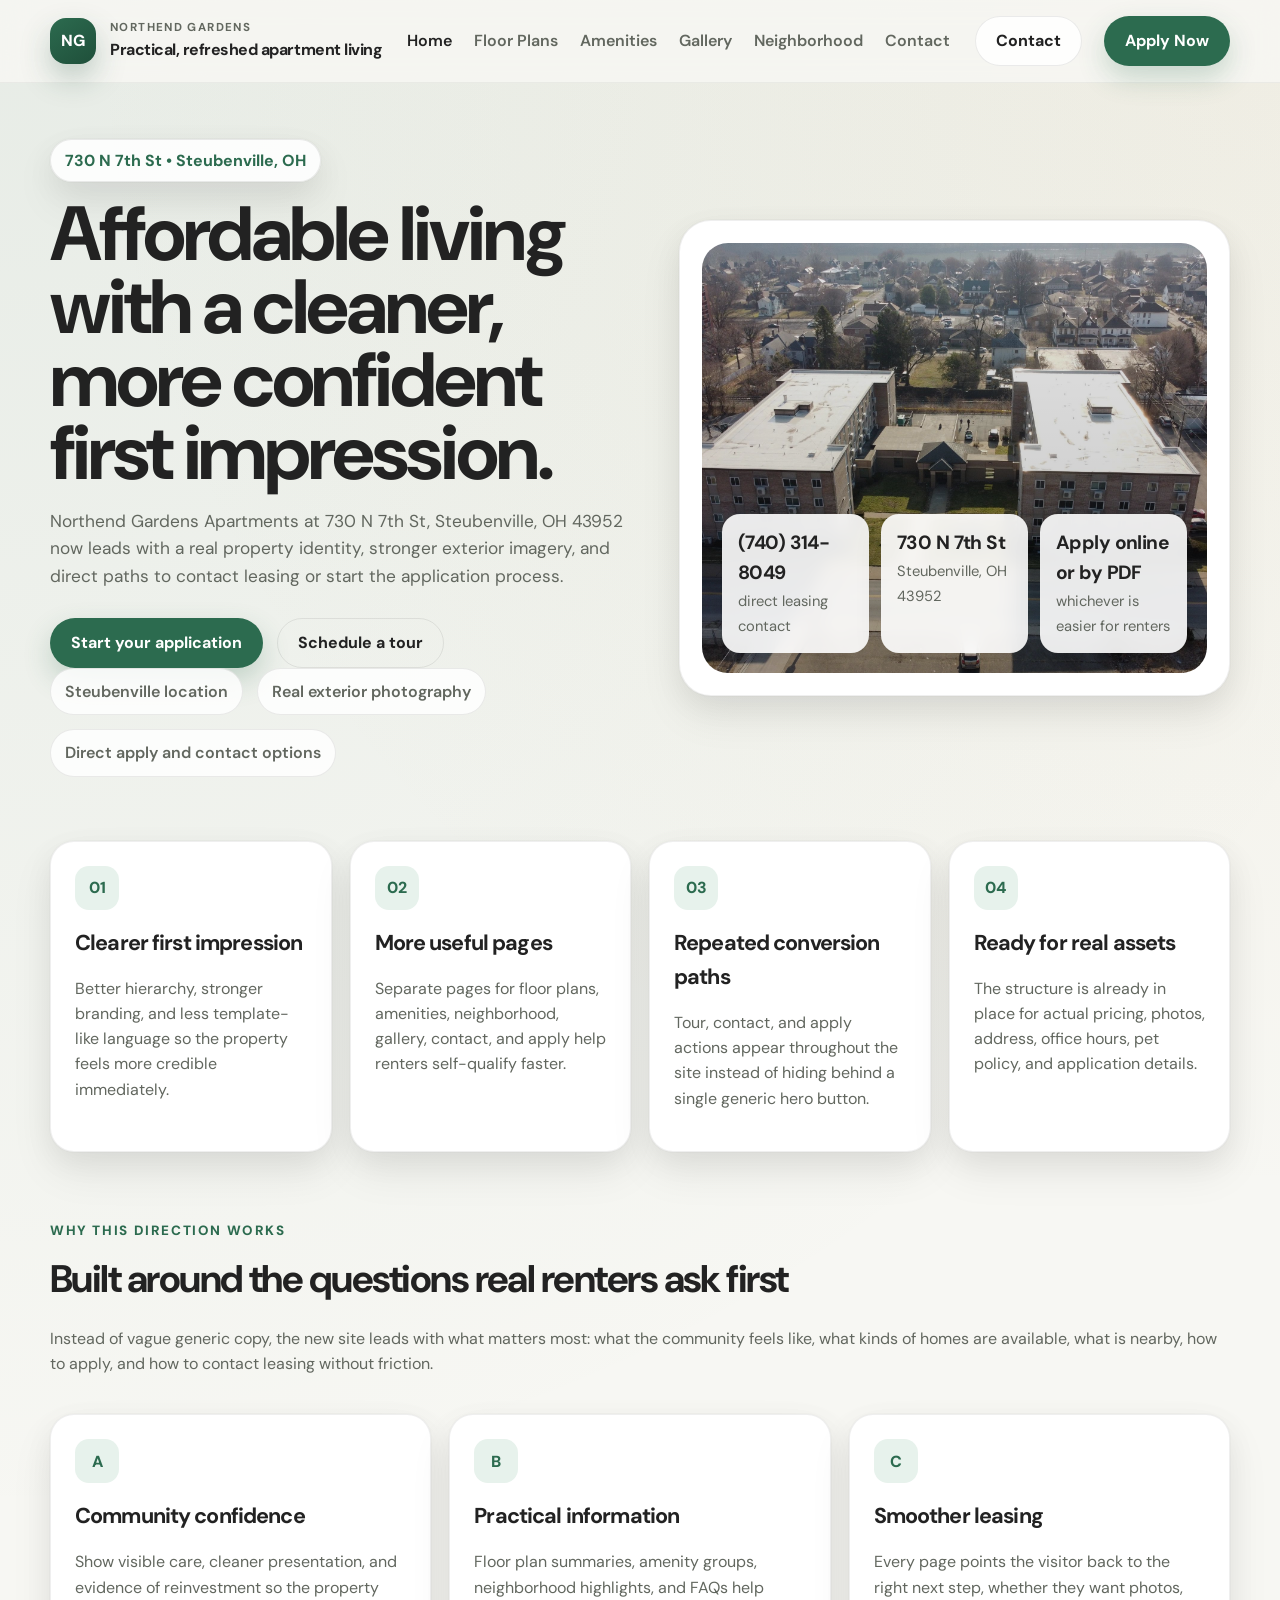
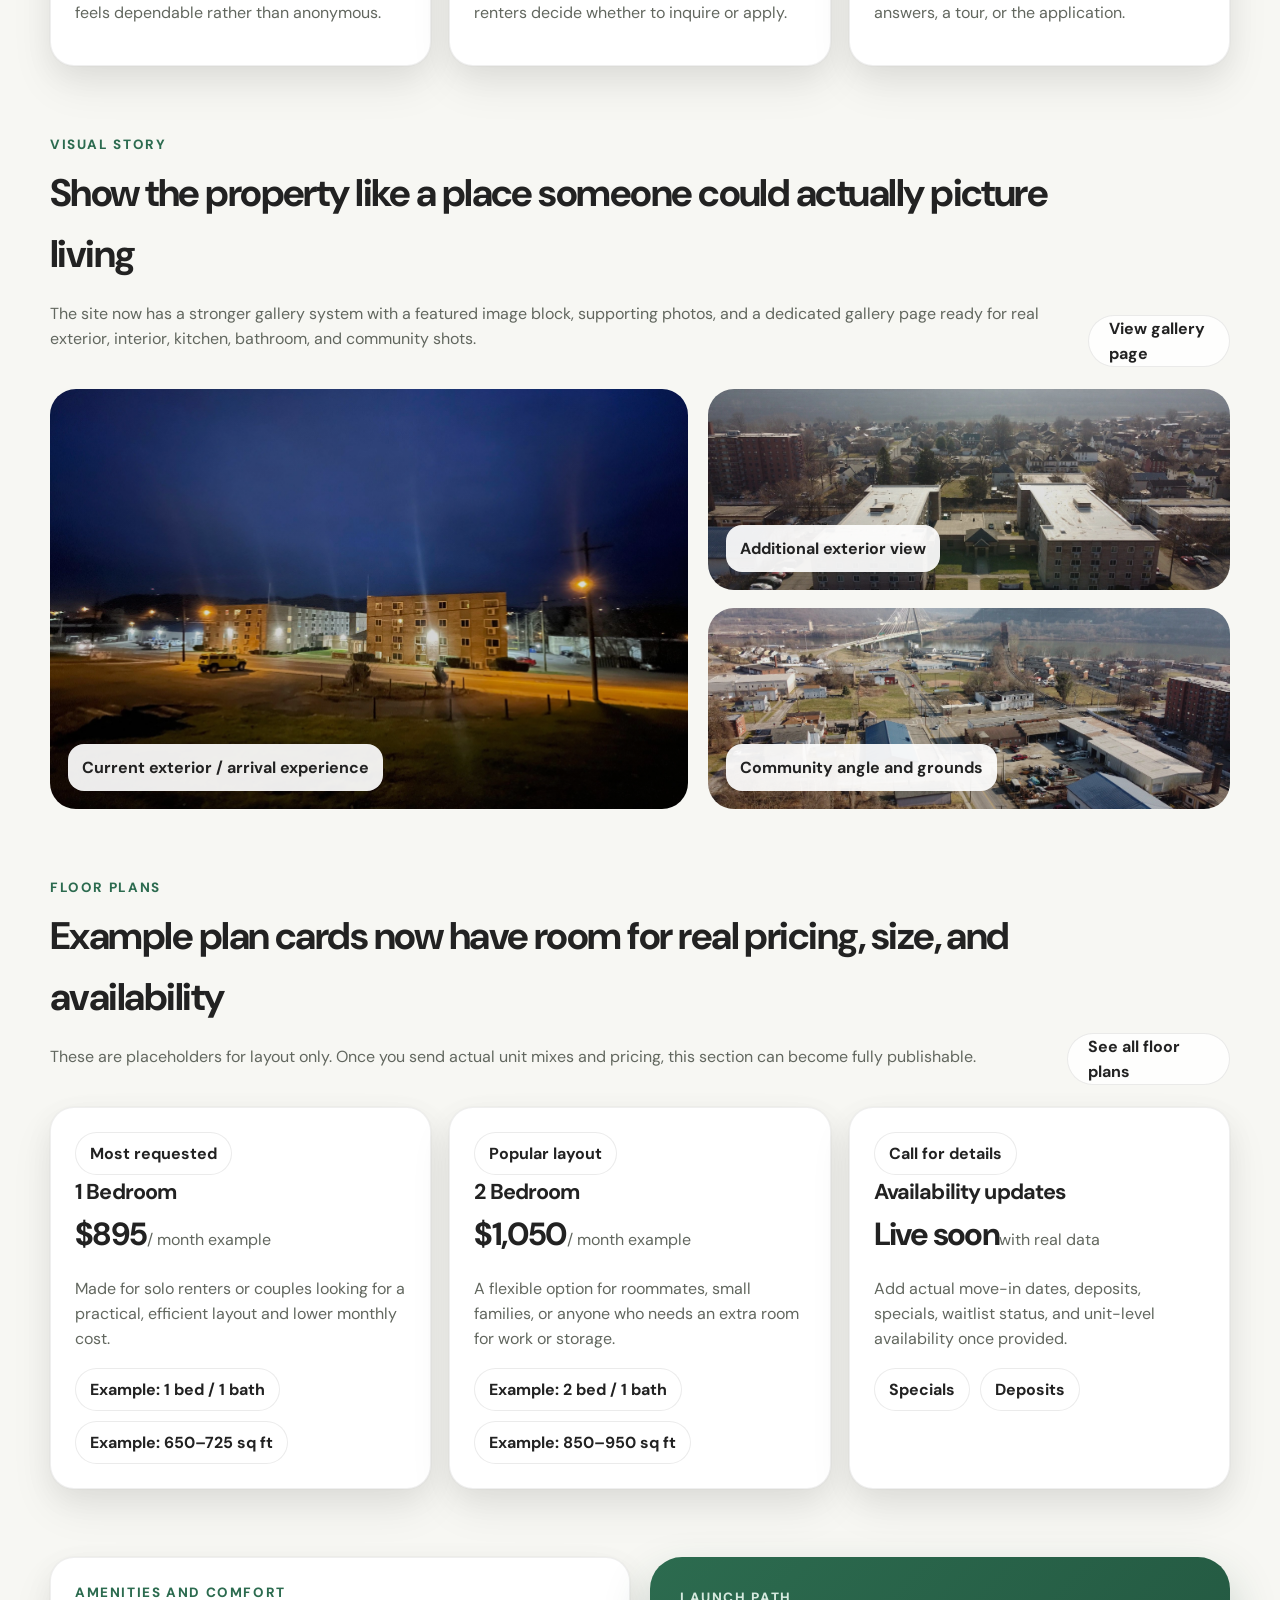
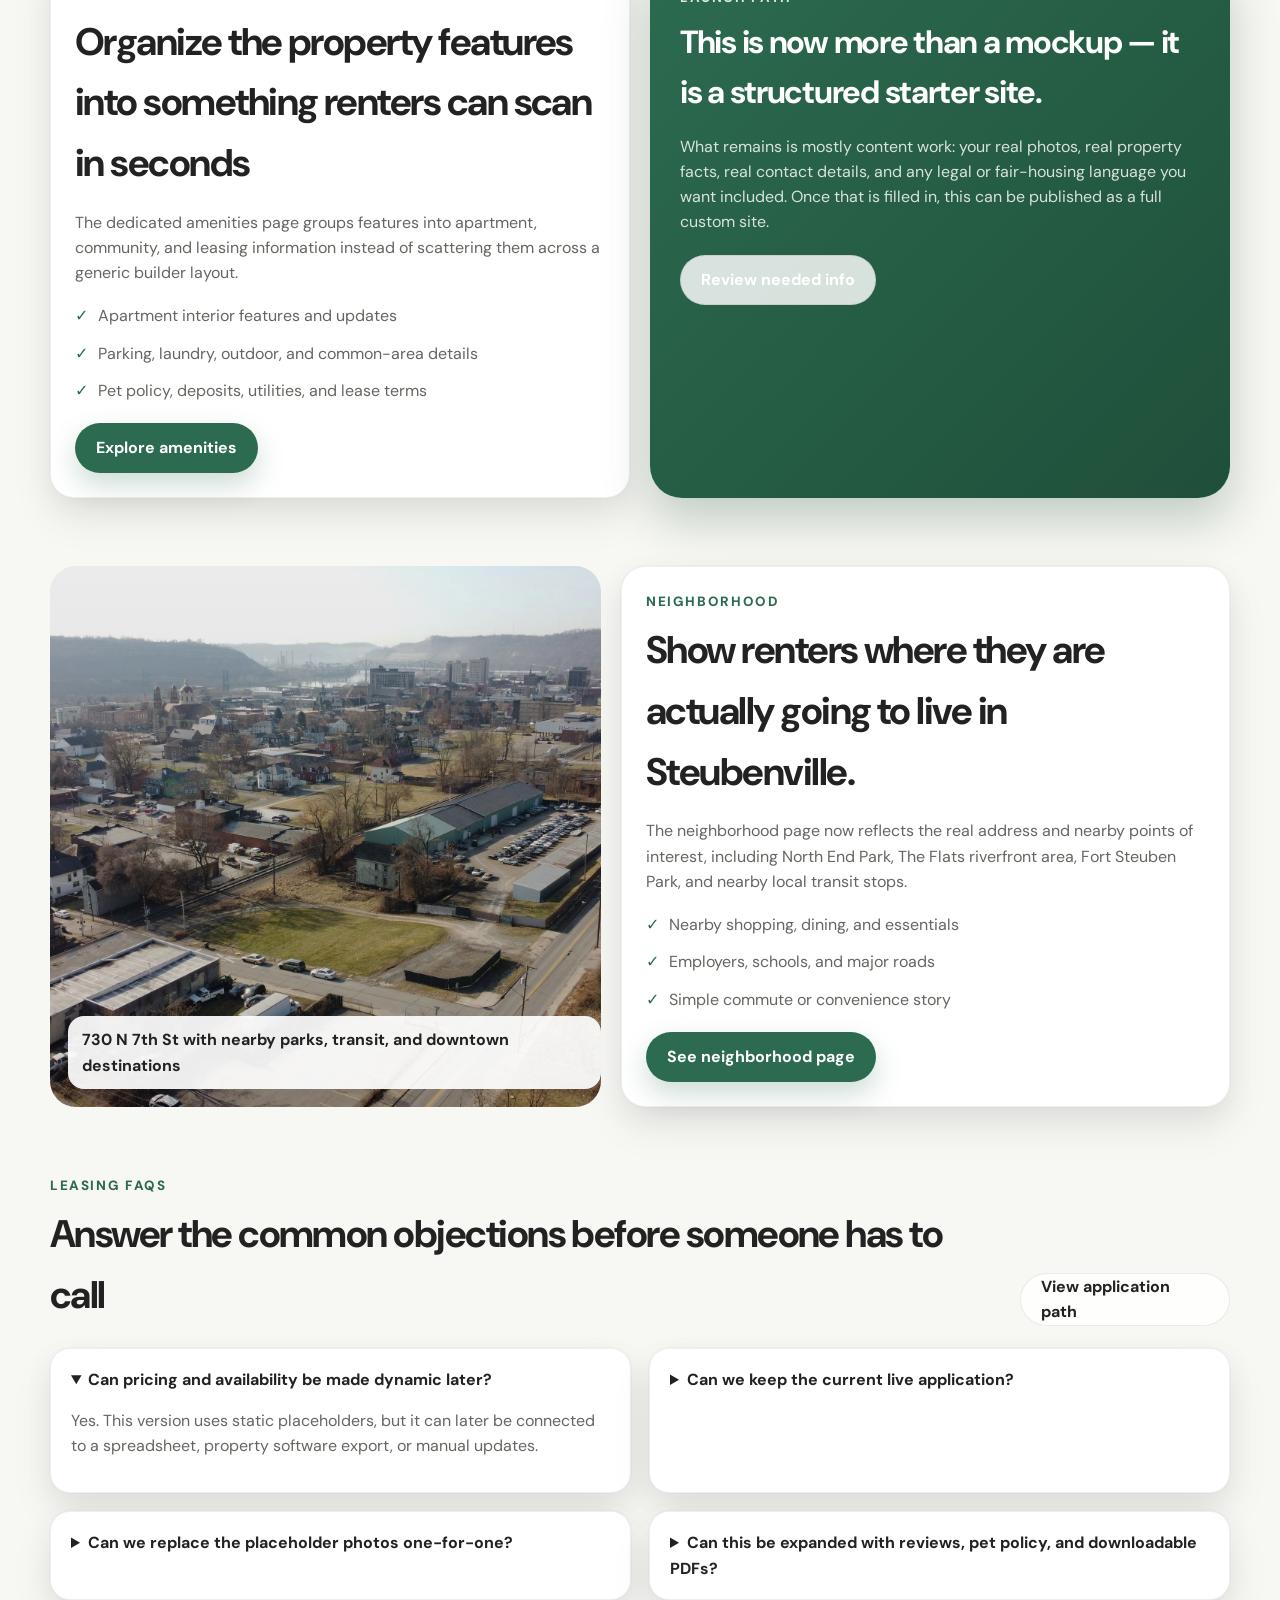
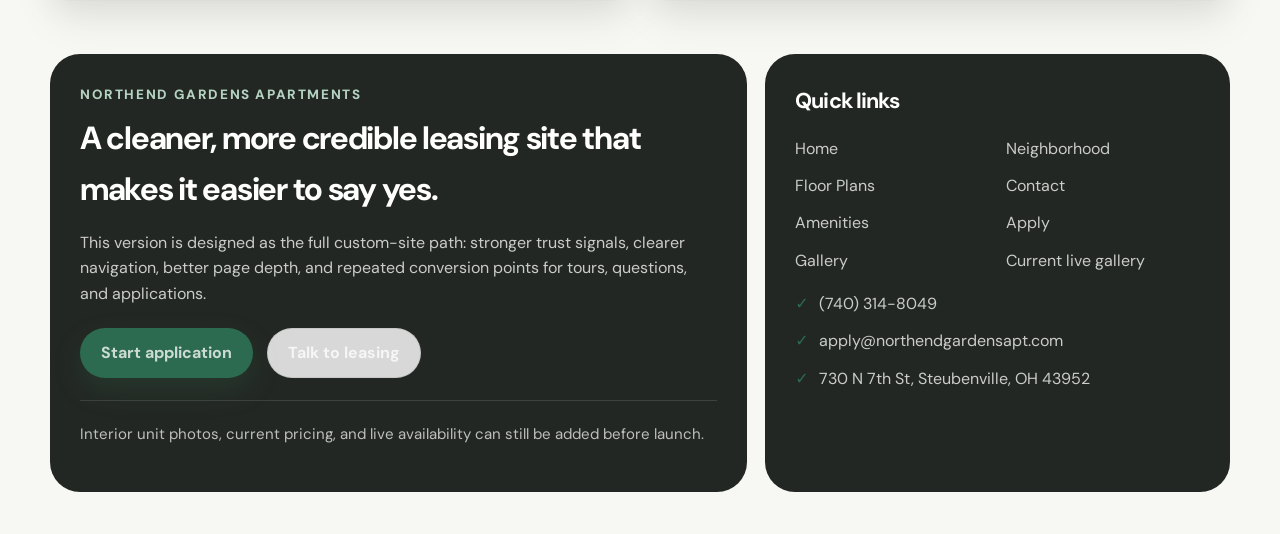
==== northendgardens/index.html @ 1d08cd6a "Add Northend Gardens preview subsite" ====
<!DOCTYPE html>
<html lang="en">
<head>
  <meta charset="UTF-8" />
  <meta name="viewport" content="width=device-width, initial-scale=1.0" />
  <meta name="robots" content="noindex,nofollow,noarchive" />
  <title>Northend Gardens Apartments | Affordable living in a refreshed community</title>
  <meta name="description" content="Northend Gardens Apartments offers comfortable, affordable apartment living with clearer information, stronger trust signals, and a better leasing experience." />
  <link rel="preconnect" href="https://fonts.googleapis.com">
  <link rel="preconnect" href="https://fonts.gstatic.com" crossorigin>
  <link href="https://fonts.googleapis.com/css2?family=DM+Sans:opsz,wght@9..40,400;9..40,500;9..40,700;9..40,800&display=swap" rel="stylesheet">
  <link rel="stylesheet" href="assets/styles.css" />
</head>
<body>
  <header class="topbar">
    <div class="wrap nav" id="nav">
      <a class="brand" href="index.html" aria-label="Northend Gardens home">
        <div class="brand-mark">NG</div>
        <div class="brand-copy">
          <small>Northend Gardens</small>
          <strong>Practical, refreshed apartment living</strong>
        </div>
      </a>
      <button class="menu-toggle" aria-label="Toggle menu" onclick="document.getElementById('nav').classList.toggle('open')">☰</button>
      <nav class="nav-links" aria-label="Primary navigation">
        <a href="index.html" style="color:var(--text)">Home</a>
        <a href="floor-plans.html">Floor Plans</a>
        <a href="amenities.html">Amenities</a>
        <a href="gallery.html">Gallery</a>
        <a href="neighborhood.html">Neighborhood</a>
        <a href="contact.html">Contact</a>
      </nav>
      <div class="nav-actions">
        <a class="btn btn-secondary" href="contact.html">Contact</a>
        <a class="btn btn-primary" href="apply.html">Apply Now</a>
      </div>
    </div>
  </header>

  <main>
    <section class="hero">
      <div class="wrap hero-grid">
        <div class="hero-copy">
          <div class="eyebrow">730 N 7th St • Steubenville, OH</div>
          <h1>Affordable living with a cleaner, more confident first impression.</h1>
          <p>Northend Gardens Apartments at 730 N 7th St, Steubenville, OH 43952 now leads with a real property identity, stronger exterior imagery, and direct paths to contact leasing or start the application process.</p>
          <div class="hero-actions">
            <a class="btn btn-primary" href="apply.html">Start your application</a>
            <a class="btn btn-ghost" href="contact.html">Schedule a tour</a>
          </div>
          <div class="trust-row">
            <div class="trust-pill">Steubenville location</div>
            <div class="trust-pill">Real exterior photography</div>
            <div class="trust-pill">Direct apply and contact options</div>
          </div>
        </div>
        <div class="hero-visual">
          <div class="hero-photo">
            <div class="hero-badge">
              <div class="hero-stat"><strong>(740) 314-8049</strong><span>direct leasing contact</span></div>
              <div class="hero-stat"><strong>730 N 7th St</strong><span>Steubenville, OH 43952</span></div>
              <div class="hero-stat"><strong>Apply online or by PDF</strong><span>whichever is easier for renters</span></div>
            </div>
          </div>
        </div>
      </div>
    </section>

    <section>
      <div class="wrap stats-grid">
        <div class="card"><div class="icon-chip">01</div><h3>Clearer first impression</h3><p>Better hierarchy, stronger branding, and less template-like language so the property feels more credible immediately.</p></div>
        <div class="card"><div class="icon-chip">02</div><h3>More useful pages</h3><p>Separate pages for floor plans, amenities, neighborhood, gallery, contact, and apply help renters self-qualify faster.</p></div>
        <div class="card"><div class="icon-chip">03</div><h3>Repeated conversion paths</h3><p>Tour, contact, and apply actions appear throughout the site instead of hiding behind a single generic hero button.</p></div>
        <div class="card"><div class="icon-chip">04</div><h3>Ready for real assets</h3><p>The structure is already in place for actual pricing, photos, address, office hours, pet policy, and application details.</p></div>
      </div>
    </section>

    <section id="community">
      <div class="wrap">
        <div class="section-head">
          <div>
            <div class="kicker">Why this direction works</div>
            <h2>Built around the questions real renters ask first</h2>
            <p>Instead of vague generic copy, the new site leads with what matters most: what the community feels like, what kinds of homes are available, what is nearby, how to apply, and how to contact leasing without friction.</p>
          </div>
        </div>
        <div class="overview-grid">
          <div class="card"><div class="icon-chip">A</div><h3>Community confidence</h3><p>Show visible care, cleaner presentation, and evidence of reinvestment so the property feels dependable rather than anonymous.</p></div>
          <div class="card"><div class="icon-chip">B</div><h3>Practical information</h3><p>Floor plan summaries, amenity groups, neighborhood highlights, and FAQs help renters decide whether to inquire or apply.</p></div>
          <div class="card"><div class="icon-chip">C</div><h3>Smoother leasing</h3><p>Every page points the visitor back to the right next step, whether they want photos, answers, a tour, or the application.</p></div>
        </div>
      </div>
    </section>

    <section id="gallery">
      <div class="wrap">
        <div class="section-head">
          <div>
            <div class="kicker">Visual story</div>
            <h2>Show the property like a place someone could actually picture living</h2>
            <p>The site now has a stronger gallery system with a featured image block, supporting photos, and a dedicated gallery page ready for real exterior, interior, kitchen, bathroom, and community shots.</p>
          </div>
          <a class="btn btn-secondary" href="gallery.html">View gallery page</a>
        </div>
        <div class="gallery-grid">
          <div class="gallery-main"><div class="gallery-label">Current exterior / arrival experience</div></div>
          <div class="gallery-stack">
            <div class="gallery-item one"><div class="gallery-label">Additional exterior view</div></div>
            <div class="gallery-item two"><div class="gallery-label">Community angle and grounds</div></div>
          </div>
        </div>
      </div>
    </section>

    <section id="floorplans">
      <div class="wrap">
        <div class="section-head">
          <div>
            <div class="kicker">Floor plans</div>
            <h2>Example plan cards now have room for real pricing, size, and availability</h2>
            <p>These are placeholders for layout only. Once you send actual unit mixes and pricing, this section can become fully publishable.</p>
          </div>
          <a class="btn btn-secondary" href="floor-plans.html">See all floor plans</a>
        </div>
        <div class="plans-grid">
          <div class="card plan-card"><div class="status-chip">Most requested</div><h3>1 Bedroom</h3><div class="price"><strong>$895</strong><span>/ month example</span></div><p>Made for solo renters or couples looking for a practical, efficient layout and lower monthly cost.</p><div class="meta-row"><div class="meta-pill">Example: 1 bed / 1 bath</div><div class="meta-pill">Example: 650–725 sq ft</div></div></div>
          <div class="card plan-card"><div class="status-chip">Popular layout</div><h3>2 Bedroom</h3><div class="price"><strong>$1,050</strong><span>/ month example</span></div><p>A flexible option for roommates, small families, or anyone who needs an extra room for work or storage.</p><div class="meta-row"><div class="meta-pill">Example: 2 bed / 1 bath</div><div class="meta-pill">Example: 850–950 sq ft</div></div></div>
          <div class="card plan-card"><div class="status-chip">Call for details</div><h3>Availability updates</h3><div class="price"><strong>Live soon</strong><span>with real data</span></div><p>Add actual move-in dates, deposits, specials, waitlist status, and unit-level availability once provided.</p><div class="meta-row"><div class="meta-pill">Specials</div><div class="meta-pill">Deposits</div></div></div>
        </div>
      </div>
    </section>

    <section>
      <div class="wrap two-col">
        <div class="card copy">
          <div class="kicker">Amenities and comfort</div>
          <h2>Organize the property features into something renters can scan in seconds</h2>
          <p>The dedicated amenities page groups features into apartment, community, and leasing information instead of scattering them across a generic builder layout.</p>
          <ul class="checklist">
            <li>Apartment interior features and updates</li>
            <li>Parking, laundry, outdoor, and common-area details</li>
            <li>Pet policy, deposits, utilities, and lease terms</li>
          </ul>
          <div class="button-row" style="margin-top:20px;"><a class="btn btn-primary" href="amenities.html">Explore amenities</a></div>
        </div>
        <div class="callout">
          <div class="kicker" style="color:#d5e9de;">Launch path</div>
          <h2 style="font-size:2rem;">This is now more than a mockup — it is a structured starter site.</h2>
          <p>What remains is mostly content work: your real photos, real property facts, real contact details, and any legal or fair-housing language you want included. Once that is filled in, this can be published as a full custom site.</p>
          <div class="button-row" style="margin-top:20px;"><a class="btn btn-secondary" href="contact.html">Review needed info</a></div>
        </div>
      </div>
    </section>

    <section id="location">
      <div class="wrap location-grid">
        <div class="map-photo"><div class="photo-caption">730 N 7th St with nearby parks, transit, and downtown destinations</div></div>
        <div class="card copy">
          <div class="kicker">Neighborhood</div>
          <h2>Show renters where they are actually going to live in Steubenville.</h2>
          <p>The neighborhood page now reflects the real address and nearby points of interest, including North End Park, The Flats riverfront area, Fort Steuben Park, and nearby local transit stops.</p>
          <ul class="checklist">
            <li>Nearby shopping, dining, and essentials</li>
            <li>Employers, schools, and major roads</li>
            <li>Simple commute or convenience story</li>
          </ul>
          <div class="button-row" style="margin-top:20px;"><a class="btn btn-primary" href="neighborhood.html">See neighborhood page</a></div>
        </div>
      </div>
    </section>

    <section id="faq">
      <div class="wrap">
        <div class="section-head">
          <div>
            <div class="kicker">Leasing FAQs</div>
            <h2>Answer the common objections before someone has to call</h2>
          </div>
          <a class="btn btn-secondary" href="apply.html">View application path</a>
        </div>
        <div class="faq-grid">
          <details open><summary>Can pricing and availability be made dynamic later?</summary><p>Yes. This version uses static placeholders, but it can later be connected to a spreadsheet, property software export, or manual updates.</p></details>
          <details><summary>Can we keep the current live application?</summary><p>Yes. The site can keep routing prospects into the current application workflow while the visual experience is upgraded.</p></details>
          <details><summary>Can we replace the placeholder photos one-for-one?</summary><p>Yes. Real exterior, unit, and community photos can drop into the current layout without redesigning the structure.</p></details>
          <details><summary>Can this be expanded with reviews, pet policy, and downloadable PDFs?</summary><p>Absolutely. Those are straightforward additions once the content exists.</p></details>
        </div>
      </div>
    </section>
  </main>

  <footer class="footer">
    <div class="wrap footer-grid">
      <div class="footer-card">
        <div class="kicker" style="color:#b4d2c2;">Northend Gardens Apartments</div>
        <h2 style="font-size:2rem;">A cleaner, more credible leasing site that makes it easier to say yes.</h2>
        <p>This version is designed as the full custom-site path: stronger trust signals, clearer navigation, better page depth, and repeated conversion points for tours, questions, and applications.</p>
        <div class="button-row" style="margin-top:22px;">
          <a class="btn btn-primary" href="apply.html">Start application</a>
          <a class="btn btn-secondary" href="contact.html">Talk to leasing</a>
        </div>
        <hr class="sep" />
        <p class="note" style="color:rgba(255,255,255,.7);">Interior unit photos, current pricing, and live availability can still be added before launch.</p>
      </div>
      <div class="footer-card">
        <h3>Quick links</h3>
        <div class="footer-links">
          <ul>
            <li><a href="index.html">Home</a></li>
            <li><a href="floor-plans.html">Floor Plans</a></li>
            <li><a href="amenities.html">Amenities</a></li>
            <li><a href="gallery.html">Gallery</a></li>
          </ul>
          <ul>
            <li><a href="neighborhood.html">Neighborhood</a></li>
            <li><a href="contact.html">Contact</a></li>
            <li><a href="apply.html">Apply</a></li>
            <li><a href="https://northendgardensapt.com/photo-gallery">Current live gallery</a></li>
          </ul>
        </div>
        <ul class="contact-list">
          <li>(740) 314-8049</li>
          <li>apply@northendgardensapt.com</li>
          <li>730 N 7th St, Steubenville, OH 43952</li>
        </ul>
      </div>
    </div>
  </footer>
  <script>
    document.querySelectorAll('a[href^="#"]').forEach(a => a.addEventListener('click', () => document.getElementById('nav')?.classList.remove('open')));
  </script>
</body>
</html>
---- northendgardens/assets/styles.css ----
:root {
  --bg: #f7f7f3;
  --bg-alt: #eef3ed;
  --surface: #ffffff;
  --surface-soft: #f2f4ee;
  --text: #222222;
  --muted: #62675f;
  --border: rgba(34,34,34,0.09);
  --accent: #2c6b4f;
  --accent-dark: #1f4f3a;
  --accent-soft: #e7f2ec;
  --gold: #b28d40;
  --shadow: rgba(0,0,0,0.02) 0px 0px 0px 1px, rgba(0,0,0,0.05) 0px 10px 30px, rgba(0,0,0,0.07) 0px 20px 44px;
  --radius-sm: 14px;
  --radius-md: 24px;
  --radius-lg: 34px;
  --max: 1180px;
}
* { box-sizing: border-box; }
html { scroll-behavior: smooth; }
body {
  margin: 0;
  font-family: 'DM Sans', system-ui, -apple-system, BlinkMacSystemFont, 'Segoe UI', sans-serif;
  color: var(--text);
  line-height: 1.58;
  background: radial-gradient(circle at top left, rgba(44,107,79,.08), transparent 28%), radial-gradient(circle at top right, rgba(178,141,64,.08), transparent 22%), var(--bg);
}
a { color: inherit; text-decoration: none; }
img { max-width: 100%; display: block; }
.wrap { width: min(calc(100% - 32px), var(--max)); margin: 0 auto; }
.topbar {
  position: sticky; top: 0; z-index: 40;
  backdrop-filter: blur(14px);
  background: rgba(247,247,243,.84);
  border-bottom: 1px solid rgba(34,34,34,.06);
}
.nav {
  min-height: 82px; display:flex; align-items:center; justify-content:space-between; gap:20px;
}
.brand { display:flex; align-items:center; gap:14px; min-width:0; }
.brand-mark {
  width: 46px; height: 46px; border-radius: 16px; display:grid; place-items:center;
  background: linear-gradient(145deg, var(--accent), var(--accent-dark)); color:#fff; font-weight:800;
  box-shadow: 0 14px 30px rgba(31,79,58,.26);
}
.brand-copy small {
  display:block; color:var(--muted); text-transform:uppercase; letter-spacing:.12em; font-size:.72rem; font-weight:700;
}
.brand-copy strong { display:block; letter-spacing:-.03em; }
.nav-links, .nav-actions { display:flex; align-items:center; gap:22px; }
.nav-links a { color: var(--muted); font-weight: 600; }
.nav-links a:hover { color: var(--text); }
.btn {
  display:inline-flex; align-items:center; justify-content:center; gap:10px; min-height:50px; padding:0 20px;
  border-radius:999px; border:1px solid transparent; font-weight:700; transition:all .18s ease; cursor:pointer;
}
.btn:hover { transform: translateY(-1px); }
.btn-primary { background: var(--accent); color:#fff; box-shadow: 0 12px 28px rgba(44,107,79,.24); }
.btn-primary:hover { background: var(--accent-dark); }
.btn-secondary { background: rgba(255,255,255,.82); border-color: var(--border); }
.btn-ghost { border-color: var(--border); background: transparent; }
.menu-toggle { display:none; width:48px; height:48px; border-radius:999px; border:1px solid var(--border); background: var(--surface); font-size:1.1rem; }
main section { padding: 34px 0; }
.eyebrow, .status-chip, .meta-pill, .info-chip {
  display:inline-flex; align-items:center; gap:8px; padding:8px 14px; border-radius:999px; font-weight:700;
  border:1px solid var(--border); background: rgba(255,255,255,.85);
}
.eyebrow { color: var(--accent); box-shadow: var(--shadow); }
.hero { padding: 56px 0 30px; }
.hero-grid, .two-col, .location-grid, .footer-grid, .contact-grid, .gallery-grid, .page-hero-grid {
  display:grid; gap:20px;
}
.hero-grid { grid-template-columns: 1.05fr .95fr; align-items:center; }
.page-hero-grid { grid-template-columns: .95fr 1.05fr; align-items:center; }
h1, h2, h3 { margin:0; letter-spacing:-.04em; }
h1 { font-size: clamp(2.9rem, 6vw, 5rem); line-height:.95; max-width: 11ch; margin-top:16px; }
h2 { font-size: clamp(2rem, 3vw, 3rem); }
h3 { font-size: 1.35rem; }
p.lead, .section-head p, .hero-copy p, .copy p, .card p, .copy li, details p, .contact-list li { color: var(--muted); }
.hero-copy p { font-size: 1.08rem; max-width: 60ch; margin: 18px 0 28px; }
.hero-actions, .trust-row, .button-row { display:flex; flex-wrap:wrap; gap:14px; }
.trust-pill, .bullet-pill {
  padding:10px 14px; border-radius:999px; border:1px solid var(--border); background: rgba(255,255,255,.82); color:var(--muted); font-weight:600;
}
.hero-visual, .media-panel, .panel, .card, details, .contact-card, .timeline-item {
  background: var(--surface); border:1px solid rgba(34,34,34,.07); box-shadow: var(--shadow);
}
.hero-visual, .media-panel, .panel { border-radius: 32px; overflow:hidden; }
.hero-visual { padding: 22px; }
.hero-photo, .page-photo, .media-photo, .gallery-main, .gallery-item, .cta-photo, .map-photo {
  border-radius: 26px; overflow:hidden; position:relative;
  background-size: cover; background-position: center;
}
.hero-photo { min-height: 430px; background-image: linear-gradient(180deg, rgba(0,0,0,.1), rgba(0,0,0,.24)), url('images/exterior-1.jpg'); }
.page-photo { min-height: 360px; background-image: linear-gradient(180deg, rgba(0,0,0,.08), rgba(0,0,0,.18)), url('https://images.unsplash.com/photo-1502672260266-1c1ef2d93688?auto=format&fit=crop&w=1400&q=80'); }
.hero-badge {
  position:absolute; left:20px; right:20px; bottom:20px; display:grid; grid-template-columns: repeat(3, minmax(0,1fr)); gap:12px;
}
.hero-stat {
  padding:14px 16px; border-radius:18px; background: rgba(255,255,255,.9); backdrop-filter: blur(8px); box-shadow: 0 10px 30px rgba(0,0,0,.08);
}
.hero-stat strong { display:block; font-size:1.2rem; letter-spacing:-.03em; }
.hero-stat span { color:var(--muted); font-size:.92rem; }
.section-head { display:flex; justify-content:space-between; align-items:end; gap:22px; margin-bottom:22px; }
.kicker { color: var(--accent); font-size:.84rem; text-transform:uppercase; letter-spacing:.12em; font-weight:800; margin-bottom:8px; }
.overview-grid, .plans-grid, .amenities-grid, .faq-grid, .contact-grid, .stats-grid, .timeline-grid, .gallery-tiles {
  display:grid; gap:18px;
}
.overview-grid, .plans-grid, .amenities-grid { grid-template-columns: repeat(3, minmax(0,1fr)); }
.stats-grid { grid-template-columns: repeat(4, minmax(0,1fr)); }
.faq-grid { grid-template-columns: 1fr 1fr; }
.contact-grid { grid-template-columns: .95fr 1.05fr; align-items:start; }
.two-col { grid-template-columns: 1fr 1fr; }
.card { border-radius: 24px; padding: 24px; }
.icon-chip, .step-number {
  width:44px; height:44px; border-radius:14px; display:grid; place-items:center; font-weight:800; margin-bottom:16px;
}
.icon-chip { background: var(--accent-soft); color: var(--accent); }
.step-number { border-radius:50%; background: var(--accent); color:#fff; }
.checklist, .contact-list, .plain-list { list-style:none; padding:0; margin:18px 0 0; display:grid; gap:12px; }
.checklist li, .contact-list li { display:flex; gap:10px; align-items:flex-start; }
.checklist li::before, .contact-list li::before { content:'✓'; color:var(--accent); font-weight:800; }
.gallery-grid { grid-template-columns: 1.1fr .9fr; }
.gallery-main { min-height: 420px; background-image: linear-gradient(180deg, rgba(0,0,0,.08), rgba(0,0,0,.22)), url('images/exterior-2.jpg'); }
.gallery-stack { display:grid; gap:18px; grid-template-rows: repeat(2, 1fr); }
.gallery-item.one { min-height: 201px; background-image: linear-gradient(180deg, rgba(0,0,0,.06), rgba(0,0,0,.18)), url('images/exterior-3.jpg'); }
.gallery-item.two { min-height: 201px; background-image: linear-gradient(180deg, rgba(0,0,0,.06), rgba(0,0,0,.18)), url('images/exterior-4.jpg'); }
.gallery-label, .photo-caption {
  position:absolute; left:18px; right:auto; bottom:18px; padding:11px 14px; background: rgba(255,255,255,.92); border-radius:16px; font-weight:700;
}
.gallery-tiles { grid-template-columns: repeat(3, minmax(0,1fr)); }
.gallery-tiles .media-photo:nth-child(1) { background-image: linear-gradient(180deg, rgba(0,0,0,.04), rgba(0,0,0,.18)), url('images/exterior-1.jpg'); }
.gallery-tiles .media-photo:nth-child(2) { background-image: linear-gradient(180deg, rgba(0,0,0,.04), rgba(0,0,0,.18)), url('images/exterior-2.jpg'); }
.gallery-tiles .media-photo:nth-child(3) { background-image: linear-gradient(180deg, rgba(0,0,0,.04), rgba(0,0,0,.18)), url('images/exterior-3.jpg'); }
.gallery-tiles .media-photo:nth-child(4) { background-image: linear-gradient(180deg, rgba(0,0,0,.04), rgba(0,0,0,.18)), url('images/exterior-4.jpg'); }
.gallery-tiles .media-photo:nth-child(5) { background-image: linear-gradient(180deg, rgba(0,0,0,.04), rgba(0,0,0,.18)), url('images/exterior-5.jpg'); }
.gallery-tiles .media-photo:nth-child(6) { background-image: linear-gradient(180deg, rgba(0,0,0,.04), rgba(0,0,0,.18)), url('images/exterior-6.jpg'); }
.media-photo { min-height: 250px; }
.plan-card .price strong { font-size: 2rem; letter-spacing:-.05em; }
.plan-card .price span { color: var(--muted); }
.meta-row { display:flex; flex-wrap:wrap; gap:10px; margin-top:16px; }
.location-grid { grid-template-columns: .95fr 1.05fr; align-items:stretch; }
.map-photo { min-height: 100%; background-image: linear-gradient(180deg, rgba(0,0,0,.08), rgba(0,0,0,.16)), url('images/exterior-7.jpg'); }
.timeline-grid { grid-template-columns: repeat(4, minmax(0,1fr)); }
.timeline-item { border-radius: 24px; padding: 24px; }
details { border-radius: 20px; padding: 18px 20px; }
summary { cursor:pointer; font-weight:700; }
.callout {
  background: linear-gradient(135deg, var(--accent), var(--accent-dark));
  color: #fff; border-radius: 32px; padding: 30px; box-shadow: 0 22px 46px rgba(31,79,58,.25);
}
.callout p, .callout li, .callout .muted-on-dark { color: rgba(255,255,255,.82); }
.footer { padding: 20px 0 42px; }
.footer-grid { grid-template-columns: 1.2fr .8fr; gap:18px; }
.footer-card {
  background: rgba(31,35,31,.98); color:#fff; border-radius: 30px; padding: 30px;
}
.footer-card p, .footer-card li, .footer-card a { color: rgba(255,255,255,.76); }
.footer-links { display:grid; grid-template-columns: repeat(2, minmax(0,1fr)); gap:16px; margin-top:18px; }
.footer-links ul { margin:0; padding:0; list-style:none; display:grid; gap:12px; }
.note { font-size:.94rem; color:var(--muted); }
hr.sep { border:0; border-top:1px solid rgba(255,255,255,.12); margin:22px 0; }
@media (max-width: 980px) {
  .hero-grid, .page-hero-grid, .overview-grid, .plans-grid, .amenities-grid, .stats-grid, .faq-grid, .gallery-grid, .location-grid, .timeline-grid, .contact-grid, .footer-grid, .two-col { grid-template-columns: 1fr; }
  .gallery-stack { grid-template-rows: none; }
  .hero-badge { grid-template-columns: 1fr; }
  h1 { max-width: none; }
}
@media (max-width: 820px) {
  .menu-toggle { display:block; }
  .nav { flex-wrap: wrap; padding: 12px 0 16px; }
  .nav-links, .nav-actions { display:none; width:100%; }
  .nav.open .nav-links, .nav.open .nav-actions { display:flex; flex-direction:column; align-items:stretch; }
  .nav.open .nav-links a, .nav.open .nav-actions a { width:100%; }
}
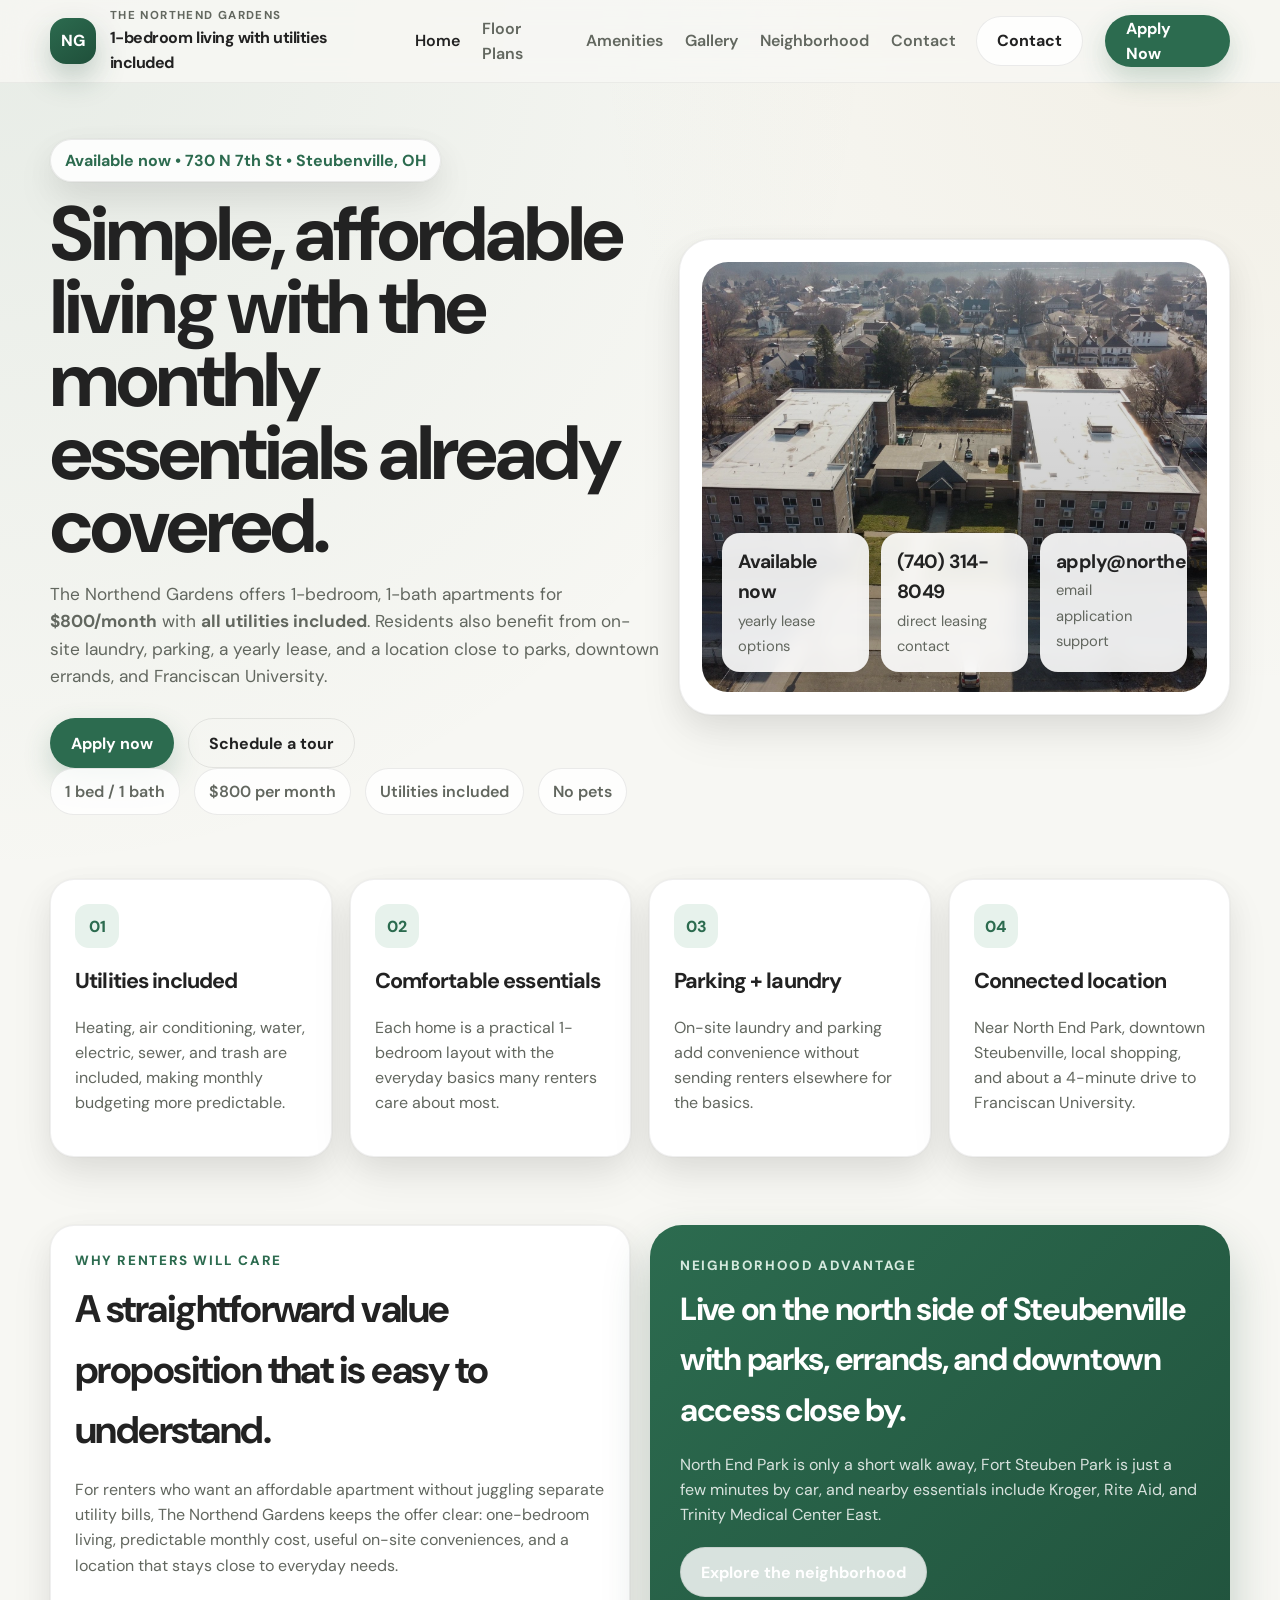
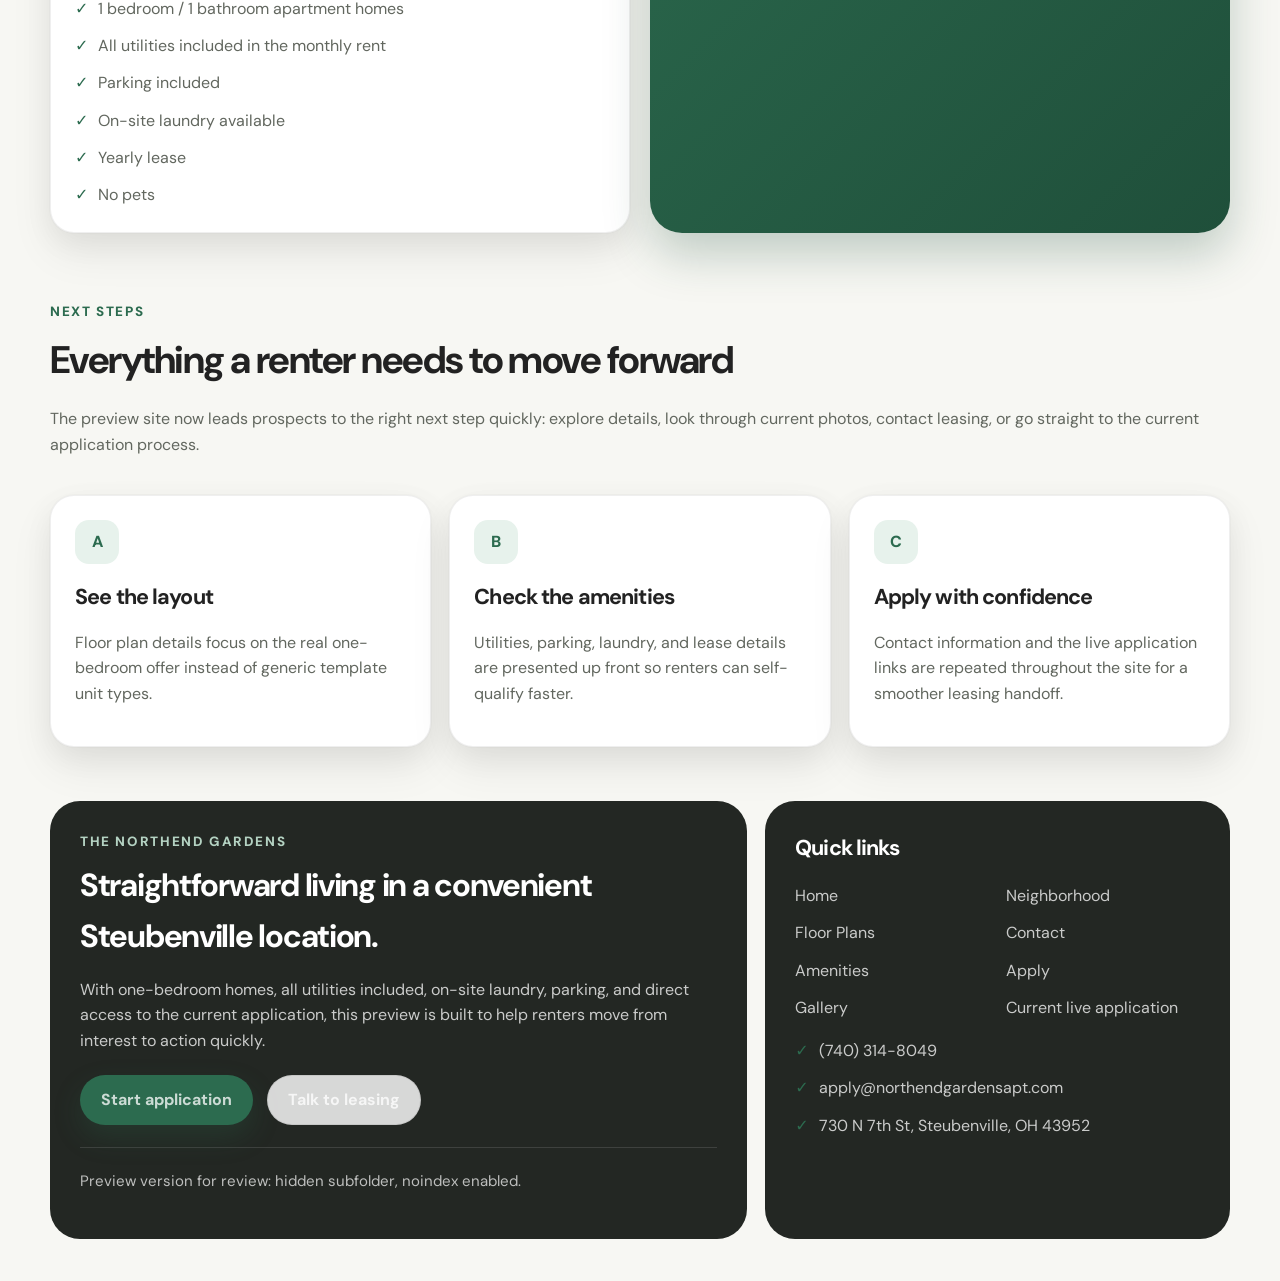
==== commit 6a7c6c0e: "Rewrite Northend Gardens preview copy" ====
--- a/northendgardens/index.html
+++ b/northendgardens/index.html
@@ -4,8 +4,8 @@
   <meta charset="UTF-8" />
   <meta name="viewport" content="width=device-width, initial-scale=1.0" />
   <meta name="robots" content="noindex,nofollow,noarchive" />
-  <title>Northend Gardens Apartments | Affordable living in a refreshed community</title>
-  <meta name="description" content="Northend Gardens Apartments offers comfortable, affordable apartment living with clearer information, stronger trust signals, and a better leasing experience." />
+  <title>The Northend Gardens | 1-bedroom apartments in Steubenville</title>
+  <meta name="description" content="The Northend Gardens offers 1-bedroom, 1-bath apartments for $800/month with utilities included, parking, on-site laundry, and direct application access in Steubenville, Ohio." />
   <link rel="preconnect" href="https://fonts.googleapis.com">
   <link rel="preconnect" href="https://fonts.gstatic.com" crossorigin>
   <link href="https://fonts.googleapis.com/css2?family=DM+Sans:opsz,wght@9..40,400;9..40,500;9..40,700;9..40,800&display=swap" rel="stylesheet">
@@ -14,11 +14,11 @@
 <body>
   <header class="topbar">
     <div class="wrap nav" id="nav">
-      <a class="brand" href="index.html" aria-label="Northend Gardens home">
+      <a class="brand" href="index.html" aria-label="The Northend Gardens home">
         <div class="brand-mark">NG</div>
         <div class="brand-copy">
-          <small>Northend Gardens</small>
-          <strong>Practical, refreshed apartment living</strong>
+          <small>The Northend Gardens</small>
+          <strong>1-bedroom living with utilities included</strong>
         </div>
       </a>
       <button class="menu-toggle" aria-label="Toggle menu" onclick="document.getElementById('nav').classList.toggle('open')">☰</button>
@@ -41,25 +41,26 @@
     <section class="hero">
       <div class="wrap hero-grid">
         <div class="hero-copy">
-          <div class="eyebrow">730 N 7th St • Steubenville, OH</div>
-          <h1>Affordable living with a cleaner, more confident first impression.</h1>
-          <p>Northend Gardens Apartments at 730 N 7th St, Steubenville, OH 43952 now leads with a real property identity, stronger exterior imagery, and direct paths to contact leasing or start the application process.</p>
+          <div class="eyebrow">Available now • 730 N 7th St • Steubenville, OH</div>
+          <h1>Simple, affordable living with the monthly essentials already covered.</h1>
+          <p>The Northend Gardens offers 1-bedroom, 1-bath apartments for <strong>$800/month</strong> with <strong>all utilities included</strong>. Residents also benefit from on-site laundry, parking, a yearly lease, and a location close to parks, downtown errands, and Franciscan University.</p>
           <div class="hero-actions">
-            <a class="btn btn-primary" href="apply.html">Start your application</a>
+            <a class="btn btn-primary" href="apply.html">Apply now</a>
             <a class="btn btn-ghost" href="contact.html">Schedule a tour</a>
           </div>
           <div class="trust-row">
-            <div class="trust-pill">Steubenville location</div>
-            <div class="trust-pill">Real exterior photography</div>
-            <div class="trust-pill">Direct apply and contact options</div>
+            <div class="trust-pill">1 bed / 1 bath</div>
+            <div class="trust-pill">$800 per month</div>
+            <div class="trust-pill">Utilities included</div>
+            <div class="trust-pill">No pets</div>
           </div>
         </div>
         <div class="hero-visual">
           <div class="hero-photo">
             <div class="hero-badge">
+              <div class="hero-stat"><strong>Available now</strong><span>yearly lease options</span></div>
               <div class="hero-stat"><strong>(740) 314-8049</strong><span>direct leasing contact</span></div>
-              <div class="hero-stat"><strong>730 N 7th St</strong><span>Steubenville, OH 43952</span></div>
-              <div class="hero-stat"><strong>Apply online or by PDF</strong><span>whichever is easier for renters</span></div>
+              <div class="hero-stat"><strong>apply@northendgardensapt.com</strong><span>email application support</span></div>
             </div>
           </div>
         </div>
@@ -68,121 +69,52 @@
 
     <section>
       <div class="wrap stats-grid">
-        <div class="card"><div class="icon-chip">01</div><h3>Clearer first impression</h3><p>Better hierarchy, stronger branding, and less template-like language so the property feels more credible immediately.</p></div>
-        <div class="card"><div class="icon-chip">02</div><h3>More useful pages</h3><p>Separate pages for floor plans, amenities, neighborhood, gallery, contact, and apply help renters self-qualify faster.</p></div>
-        <div class="card"><div class="icon-chip">03</div><h3>Repeated conversion paths</h3><p>Tour, contact, and apply actions appear throughout the site instead of hiding behind a single generic hero button.</p></div>
-        <div class="card"><div class="icon-chip">04</div><h3>Ready for real assets</h3><p>The structure is already in place for actual pricing, photos, address, office hours, pet policy, and application details.</p></div>
-      </div>
-    </section>
-
-    <section id="community">
-      <div class="wrap">
-        <div class="section-head">
-          <div>
-            <div class="kicker">Why this direction works</div>
-            <h2>Built around the questions real renters ask first</h2>
-            <p>Instead of vague generic copy, the new site leads with what matters most: what the community feels like, what kinds of homes are available, what is nearby, how to apply, and how to contact leasing without friction.</p>
-          </div>
-        </div>
-        <div class="overview-grid">
-          <div class="card"><div class="icon-chip">A</div><h3>Community confidence</h3><p>Show visible care, cleaner presentation, and evidence of reinvestment so the property feels dependable rather than anonymous.</p></div>
-          <div class="card"><div class="icon-chip">B</div><h3>Practical information</h3><p>Floor plan summaries, amenity groups, neighborhood highlights, and FAQs help renters decide whether to inquire or apply.</p></div>
-          <div class="card"><div class="icon-chip">C</div><h3>Smoother leasing</h3><p>Every page points the visitor back to the right next step, whether they want photos, answers, a tour, or the application.</p></div>
-        </div>
-      </div>
-    </section>
-
-    <section id="gallery">
-      <div class="wrap">
-        <div class="section-head">
-          <div>
-            <div class="kicker">Visual story</div>
-            <h2>Show the property like a place someone could actually picture living</h2>
-            <p>The site now has a stronger gallery system with a featured image block, supporting photos, and a dedicated gallery page ready for real exterior, interior, kitchen, bathroom, and community shots.</p>
-          </div>
-          <a class="btn btn-secondary" href="gallery.html">View gallery page</a>
-        </div>
-        <div class="gallery-grid">
-          <div class="gallery-main"><div class="gallery-label">Current exterior / arrival experience</div></div>
-          <div class="gallery-stack">
-            <div class="gallery-item one"><div class="gallery-label">Additional exterior view</div></div>
-            <div class="gallery-item two"><div class="gallery-label">Community angle and grounds</div></div>
-          </div>
-        </div>
-      </div>
-    </section>
-
-    <section id="floorplans">
-      <div class="wrap">
-        <div class="section-head">
-          <div>
-            <div class="kicker">Floor plans</div>
-            <h2>Example plan cards now have room for real pricing, size, and availability</h2>
-            <p>These are placeholders for layout only. Once you send actual unit mixes and pricing, this section can become fully publishable.</p>
-          </div>
-          <a class="btn btn-secondary" href="floor-plans.html">See all floor plans</a>
-        </div>
-        <div class="plans-grid">
-          <div class="card plan-card"><div class="status-chip">Most requested</div><h3>1 Bedroom</h3><div class="price"><strong>$895</strong><span>/ month example</span></div><p>Made for solo renters or couples looking for a practical, efficient layout and lower monthly cost.</p><div class="meta-row"><div class="meta-pill">Example: 1 bed / 1 bath</div><div class="meta-pill">Example: 650–725 sq ft</div></div></div>
-          <div class="card plan-card"><div class="status-chip">Popular layout</div><h3>2 Bedroom</h3><div class="price"><strong>$1,050</strong><span>/ month example</span></div><p>A flexible option for roommates, small families, or anyone who needs an extra room for work or storage.</p><div class="meta-row"><div class="meta-pill">Example: 2 bed / 1 bath</div><div class="meta-pill">Example: 850–950 sq ft</div></div></div>
-          <div class="card plan-card"><div class="status-chip">Call for details</div><h3>Availability updates</h3><div class="price"><strong>Live soon</strong><span>with real data</span></div><p>Add actual move-in dates, deposits, specials, waitlist status, and unit-level availability once provided.</p><div class="meta-row"><div class="meta-pill">Specials</div><div class="meta-pill">Deposits</div></div></div>
-        </div>
+        <div class="card"><div class="icon-chip">01</div><h3>Utilities included</h3><p>Heating, air conditioning, water, electric, sewer, and trash are included, making monthly budgeting more predictable.</p></div>
+        <div class="card"><div class="icon-chip">02</div><h3>Comfortable essentials</h3><p>Each home is a practical 1-bedroom layout with the everyday basics many renters care about most.</p></div>
+        <div class="card"><div class="icon-chip">03</div><h3>Parking + laundry</h3><p>On-site laundry and parking add convenience without sending renters elsewhere for the basics.</p></div>
+        <div class="card"><div class="icon-chip">04</div><h3>Connected location</h3><p>Near North End Park, downtown Steubenville, local shopping, and about a 4-minute drive to Franciscan University.</p></div>
       </div>
     </section>
 
     <section>
       <div class="wrap two-col">
         <div class="card copy">
-          <div class="kicker">Amenities and comfort</div>
-          <h2>Organize the property features into something renters can scan in seconds</h2>
-          <p>The dedicated amenities page groups features into apartment, community, and leasing information instead of scattering them across a generic builder layout.</p>
+          <div class="kicker">Why renters will care</div>
+          <h2>A straightforward value proposition that is easy to understand.</h2>
+          <p>For renters who want an affordable apartment without juggling separate utility bills, The Northend Gardens keeps the offer clear: one-bedroom living, predictable monthly cost, useful on-site conveniences, and a location that stays close to everyday needs.</p>
           <ul class="checklist">
-            <li>Apartment interior features and updates</li>
-            <li>Parking, laundry, outdoor, and common-area details</li>
-            <li>Pet policy, deposits, utilities, and lease terms</li>
+            <li>1 bedroom / 1 bathroom apartment homes</li>
+            <li>All utilities included in the monthly rent</li>
+            <li>Parking included</li>
+            <li>On-site laundry available</li>
+            <li>Yearly lease</li>
+            <li>No pets</li>
           </ul>
-          <div class="button-row" style="margin-top:20px;"><a class="btn btn-primary" href="amenities.html">Explore amenities</a></div>
         </div>
         <div class="callout">
-          <div class="kicker" style="color:#d5e9de;">Launch path</div>
-          <h2 style="font-size:2rem;">This is now more than a mockup — it is a structured starter site.</h2>
-          <p>What remains is mostly content work: your real photos, real property facts, real contact details, and any legal or fair-housing language you want included. Once that is filled in, this can be published as a full custom site.</p>
-          <div class="button-row" style="margin-top:20px;"><a class="btn btn-secondary" href="contact.html">Review needed info</a></div>
+          <div class="kicker" style="color:#d5e9de;">Neighborhood advantage</div>
+          <h2 style="font-size:2rem;">Live on the north side of Steubenville with parks, errands, and downtown access close by.</h2>
+          <p>North End Park is only a short walk away, Fort Steuben Park is just a few minutes by car, and nearby essentials include Kroger, Rite Aid, and Trinity Medical Center East.</p>
+          <div class="button-row" style="margin-top:20px;">
+            <a class="btn btn-secondary" href="neighborhood.html">Explore the neighborhood</a>
+          </div>
         </div>
       </div>
     </section>
 
-    <section id="location">
-      <div class="wrap location-grid">
-        <div class="map-photo"><div class="photo-caption">730 N 7th St with nearby parks, transit, and downtown destinations</div></div>
-        <div class="card copy">
-          <div class="kicker">Neighborhood</div>
-          <h2>Show renters where they are actually going to live in Steubenville.</h2>
-          <p>The neighborhood page now reflects the real address and nearby points of interest, including North End Park, The Flats riverfront area, Fort Steuben Park, and nearby local transit stops.</p>
-          <ul class="checklist">
-            <li>Nearby shopping, dining, and essentials</li>
-            <li>Employers, schools, and major roads</li>
-            <li>Simple commute or convenience story</li>
-          </ul>
-          <div class="button-row" style="margin-top:20px;"><a class="btn btn-primary" href="neighborhood.html">See neighborhood page</a></div>
-        </div>
-      </div>
-    </section>
-
-    <section id="faq">
+    <section>
       <div class="wrap">
         <div class="section-head">
           <div>
-            <div class="kicker">Leasing FAQs</div>
-            <h2>Answer the common objections before someone has to call</h2>
+            <div class="kicker">Next steps</div>
+            <h2>Everything a renter needs to move forward</h2>
+            <p>The preview site now leads prospects to the right next step quickly: explore details, look through current photos, contact leasing, or go straight to the current application process.</p>
           </div>
-          <a class="btn btn-secondary" href="apply.html">View application path</a>
         </div>
-        <div class="faq-grid">
-          <details open><summary>Can pricing and availability be made dynamic later?</summary><p>Yes. This version uses static placeholders, but it can later be connected to a spreadsheet, property software export, or manual updates.</p></details>
-          <details><summary>Can we keep the current live application?</summary><p>Yes. The site can keep routing prospects into the current application workflow while the visual experience is upgraded.</p></details>
-          <details><summary>Can we replace the placeholder photos one-for-one?</summary><p>Yes. Real exterior, unit, and community photos can drop into the current layout without redesigning the structure.</p></details>
-          <details><summary>Can this be expanded with reviews, pet policy, and downloadable PDFs?</summary><p>Absolutely. Those are straightforward additions once the content exists.</p></details>
+        <div class="overview-grid">
+          <div class="card"><div class="icon-chip">A</div><h3>See the layout</h3><p>Floor plan details focus on the real one-bedroom offer instead of generic template unit types.</p></div>
+          <div class="card"><div class="icon-chip">B</div><h3>Check the amenities</h3><p>Utilities, parking, laundry, and lease details are presented up front so renters can self-qualify faster.</p></div>
+          <div class="card"><div class="icon-chip">C</div><h3>Apply with confidence</h3><p>Contact information and the live application links are repeated throughout the site for a smoother leasing handoff.</p></div>
         </div>
       </div>
     </section>
@@ -191,15 +123,15 @@
   <footer class="footer">
     <div class="wrap footer-grid">
       <div class="footer-card">
-        <div class="kicker" style="color:#b4d2c2;">Northend Gardens Apartments</div>
-        <h2 style="font-size:2rem;">A cleaner, more credible leasing site that makes it easier to say yes.</h2>
-        <p>This version is designed as the full custom-site path: stronger trust signals, clearer navigation, better page depth, and repeated conversion points for tours, questions, and applications.</p>
+        <div class="kicker" style="color:#b4d2c2;">The Northend Gardens</div>
+        <h2 style="font-size:2rem;">Straightforward living in a convenient Steubenville location.</h2>
+        <p>With one-bedroom homes, all utilities included, on-site laundry, parking, and direct access to the current application, this preview is built to help renters move from interest to action quickly.</p>
         <div class="button-row" style="margin-top:22px;">
           <a class="btn btn-primary" href="apply.html">Start application</a>
           <a class="btn btn-secondary" href="contact.html">Talk to leasing</a>
         </div>
         <hr class="sep" />
-        <p class="note" style="color:rgba(255,255,255,.7);">Interior unit photos, current pricing, and live availability can still be added before launch.</p>
+        <p class="note" style="color:rgba(255,255,255,.7);">Preview version for review: hidden subfolder, noindex enabled.</p>
       </div>
       <div class="footer-card">
         <h3>Quick links</h3>
@@ -214,7 +146,7 @@
             <li><a href="neighborhood.html">Neighborhood</a></li>
             <li><a href="contact.html">Contact</a></li>
             <li><a href="apply.html">Apply</a></li>
-            <li><a href="https://northendgardensapt.com/photo-gallery">Current live gallery</a></li>
+            <li><a href="https://northendgardensapt.com/application">Current live application</a></li>
           </ul>
         </div>
         <ul class="contact-list">
@@ -225,8 +157,6 @@
       </div>
     </div>
   </footer>
-  <script>
-    document.querySelectorAll('a[href^="#"]').forEach(a => a.addEventListener('click', () => document.getElementById('nav')?.classList.remove('open')));
-  </script>
+  <script>document.querySelectorAll('a[href^="#"]').forEach(a => a.addEventListener('click', () => document.getElementById('nav')?.classList.remove('open')));</script>
 </body>
 </html>
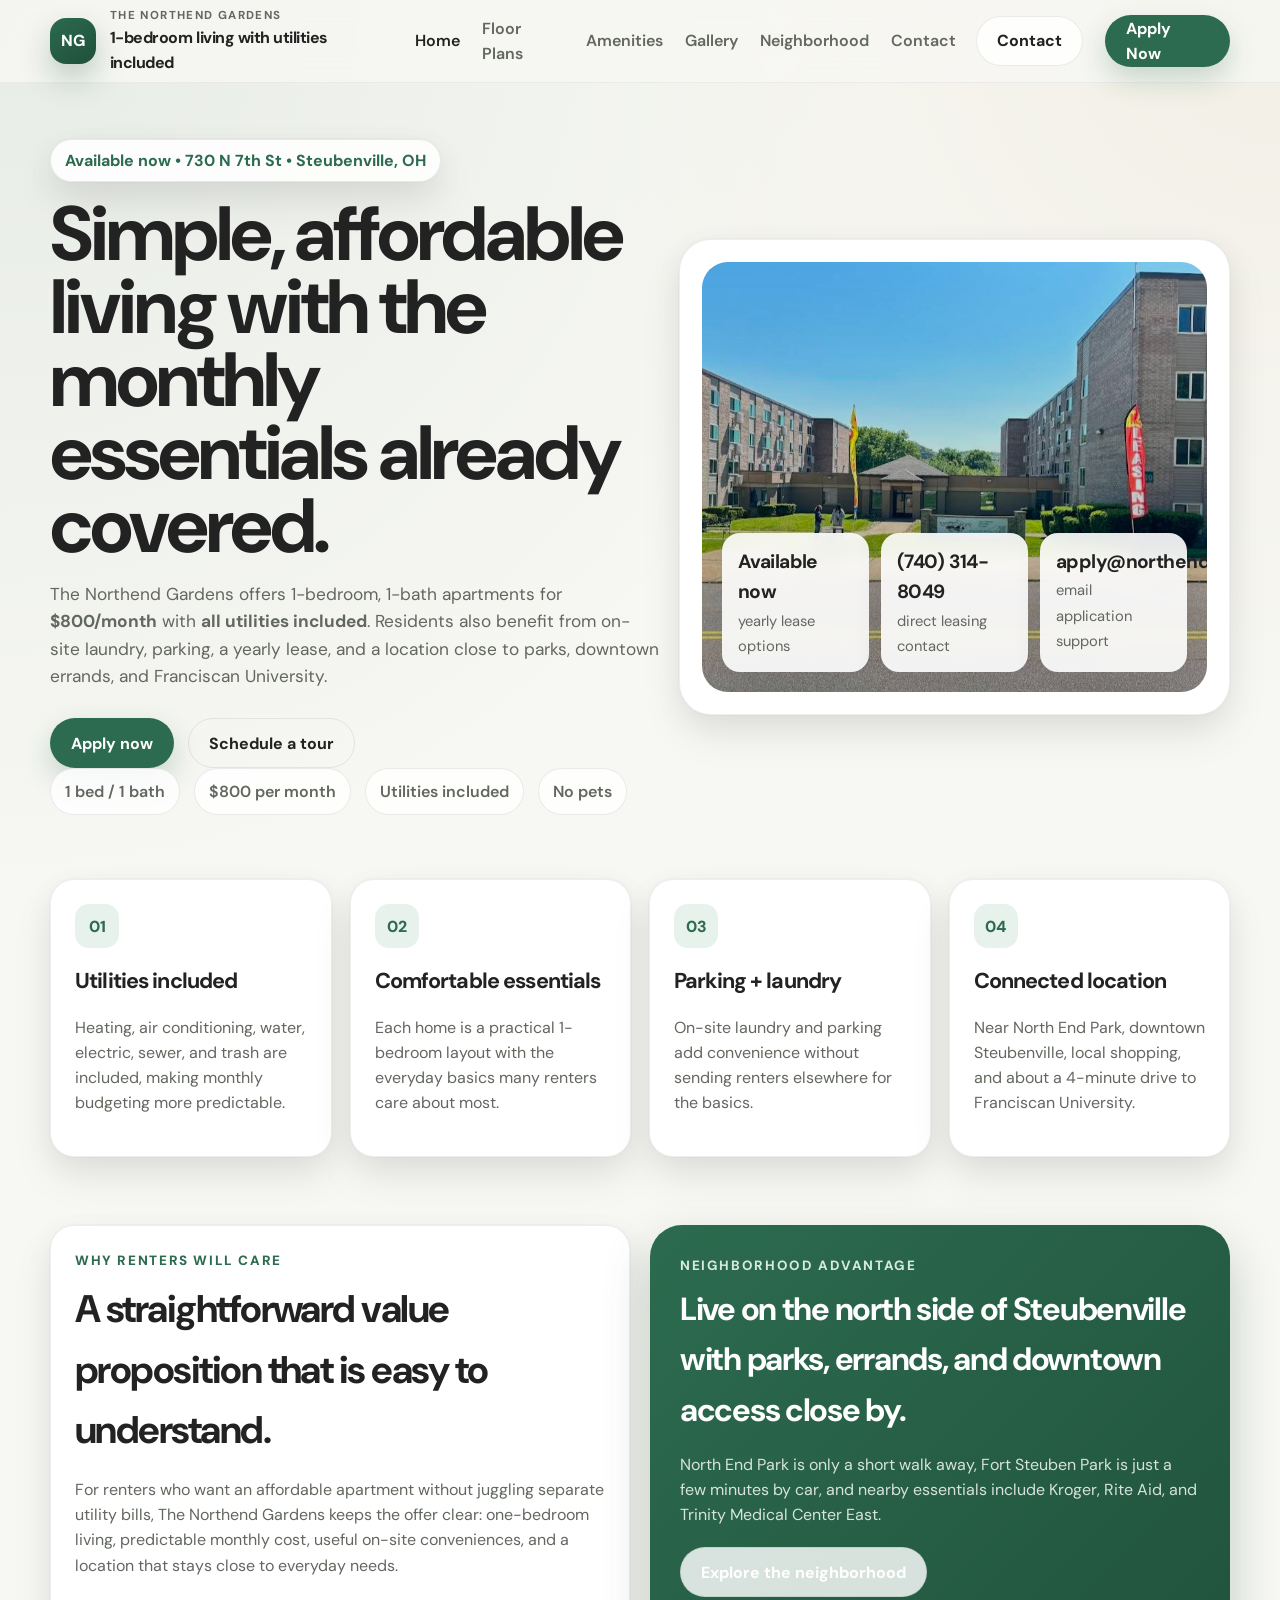
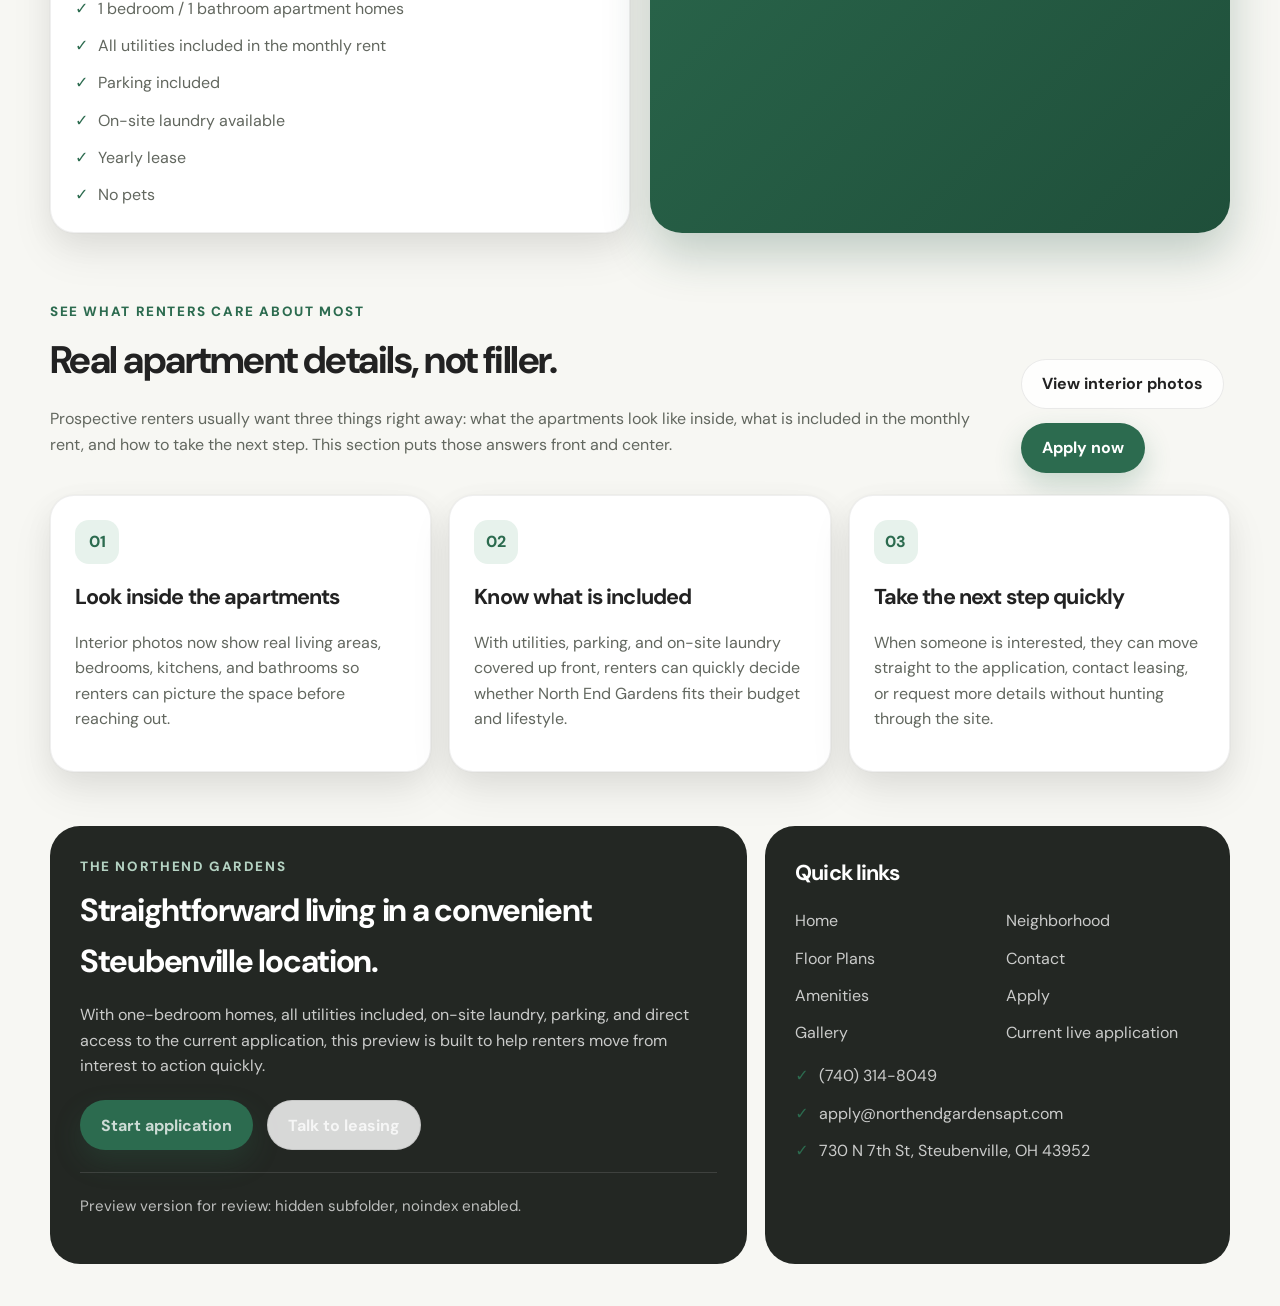
==== commit 73d88fed: "Refine North End Gardens homepage conversion section" ====
--- a/northendgardens/index.html
+++ b/northendgardens/index.html
@@ -106,15 +106,19 @@
       <div class="wrap">
         <div class="section-head">
           <div>
-            <div class="kicker">Next steps</div>
-            <h2>Everything a renter needs to move forward</h2>
-            <p>The preview site now leads prospects to the right next step quickly: explore details, look through current photos, contact leasing, or go straight to the current application process.</p>
+            <div class="kicker">See what renters care about most</div>
+            <h2>Real apartment details, not filler.</h2>
+            <p>Prospective renters usually want three things right away: what the apartments look like inside, what is included in the monthly rent, and how to take the next step. This section puts those answers front and center.</p>
+          </div>
+          <div class="button-row" style="margin-top:18px;">
+            <a class="btn btn-secondary" href="gallery.html">View interior photos</a>
+            <a class="btn btn-primary" href="apply.html">Apply now</a>
           </div>
         </div>
         <div class="overview-grid">
-          <div class="card"><div class="icon-chip">A</div><h3>See the layout</h3><p>Floor plan details focus on the real one-bedroom offer instead of generic template unit types.</p></div>
-          <div class="card"><div class="icon-chip">B</div><h3>Check the amenities</h3><p>Utilities, parking, laundry, and lease details are presented up front so renters can self-qualify faster.</p></div>
-          <div class="card"><div class="icon-chip">C</div><h3>Apply with confidence</h3><p>Contact information and the live application links are repeated throughout the site for a smoother leasing handoff.</p></div>
+          <div class="card"><div class="icon-chip">01</div><h3>Look inside the apartments</h3><p>Interior photos now show real living areas, bedrooms, kitchens, and bathrooms so renters can picture the space before reaching out.</p></div>
+          <div class="card"><div class="icon-chip">02</div><h3>Know what is included</h3><p>With utilities, parking, and on-site laundry covered up front, renters can quickly decide whether North End Gardens fits their budget and lifestyle.</p></div>
+          <div class="card"><div class="icon-chip">03</div><h3>Take the next step quickly</h3><p>When someone is interested, they can move straight to the application, contact leasing, or request more details without hunting through the site.</p></div>
         </div>
       </div>
     </section>
--- a/northendgardens/assets/styles.css
+++ b/northendgardens/assets/styles.css
@@ -91,7 +91,7 @@
   border-radius: 26px; overflow:hidden; position:relative;
   background-size: cover; background-position: center;
 }
-.hero-photo { min-height: 430px; background-image: linear-gradient(180deg, rgba(0,0,0,.1), rgba(0,0,0,.24)), url('images/exterior-1.jpg'); }
+.hero-photo { min-height: 430px; background-image: linear-gradient(180deg, rgba(0,0,0,.08), rgba(0,0,0,.28)), url('images/building-front.jpg'); }
 .page-photo { min-height: 360px; background-image: linear-gradient(180deg, rgba(0,0,0,.08), rgba(0,0,0,.18)), url('https://images.unsplash.com/photo-1502672260266-1c1ef2d93688?auto=format&fit=crop&w=1400&q=80'); }
 .hero-badge {
   position:absolute; left:20px; right:20px; bottom:20px; display:grid; grid-template-columns: repeat(3, minmax(0,1fr)); gap:12px;
@@ -125,6 +125,23 @@
 .gallery-stack { display:grid; gap:18px; grid-template-rows: repeat(2, 1fr); }
 .gallery-item.one { min-height: 201px; background-image: linear-gradient(180deg, rgba(0,0,0,.06), rgba(0,0,0,.18)), url('images/exterior-3.jpg'); }
 .gallery-item.two { min-height: 201px; background-image: linear-gradient(180deg, rgba(0,0,0,.06), rgba(0,0,0,.18)), url('images/exterior-4.jpg'); }
+.apartment-sections { display:grid; gap:20px; }
+.apartment-card h3 { margin-top: 4px; }
+.apartment-card p { color: var(--muted); }
+.interior-grid { display:grid; grid-template-columns: repeat(2, minmax(0,1fr)); gap:18px; margin-top:20px; }
+.interior-grid-two { grid-template-columns: repeat(2, minmax(0,1fr)); }
+.interior-figure, .gallery-card {
+  margin:0; border-radius:24px; overflow:hidden; background: var(--surface-soft); border:1px solid var(--border);
+}
+.interior-figure img, .gallery-card img {
+  width:100%; height:100%; aspect-ratio: 4 / 3; object-fit: cover;
+}
+.interior-figure figcaption, .gallery-card figcaption {
+  padding:14px 16px; font-weight:700;
+}
+.exterior-gallery-grid {
+  grid-template-columns: repeat(3, minmax(0,1fr)); gap:18px;
+}
 .gallery-label, .photo-caption {
   position:absolute; left:18px; right:auto; bottom:18px; padding:11px 14px; background: rgba(255,255,255,.92); border-radius:16px; font-weight:700;
 }
@@ -161,9 +178,21 @@
 .note { font-size:.94rem; color:var(--muted); }
 hr.sep { border:0; border-top:1px solid rgba(255,255,255,.12); margin:22px 0; }
 @media (max-width: 980px) {
-  .hero-grid, .page-hero-grid, .overview-grid, .plans-grid, .amenities-grid, .stats-grid, .faq-grid, .gallery-grid, .location-grid, .timeline-grid, .contact-grid, .footer-grid, .two-col { grid-template-columns: 1fr; }
+  .hero-grid, .page-hero-grid, .overview-grid, .plans-grid, .amenities-grid, .stats-grid, .faq-grid, .gallery-grid, .location-grid, .timeline-grid, .contact-grid, .footer-grid, .two-col, .interior-grid, .exterior-gallery-grid { grid-template-columns: 1fr; }
   .gallery-stack { grid-template-rows: none; }
-  .hero-badge { grid-template-columns: 1fr; }
+  .hero-badge {
+    grid-template-columns: 1fr;
+    position: static;
+    padding: 22px 0 0;
+  }
+  .hero-photo {
+    min-height: 520px;
+    display: flex;
+    flex-direction: column;
+    justify-content: flex-end;
+    padding: 20px;
+  }
+  .hero-stat strong { font-size: 1.05rem; }
   h1 { max-width: none; }
 }
 @media (max-width: 820px) {
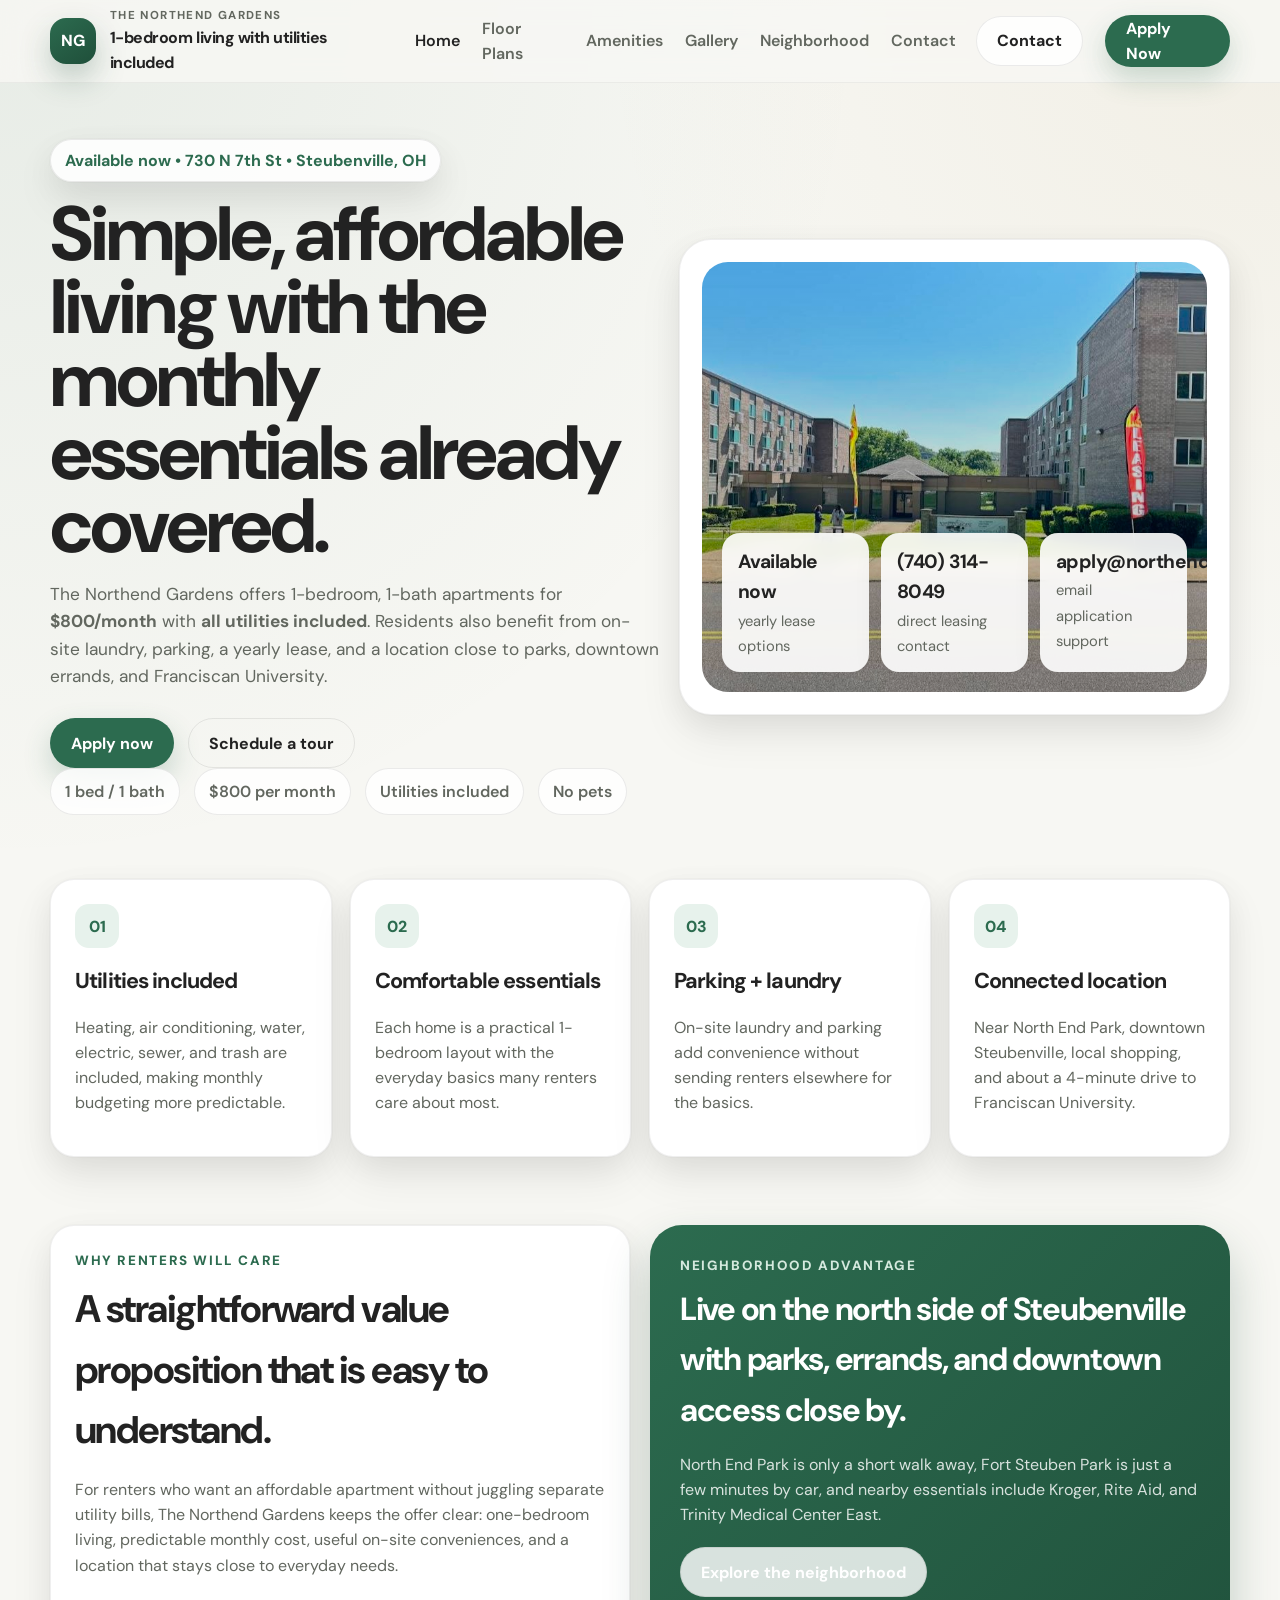
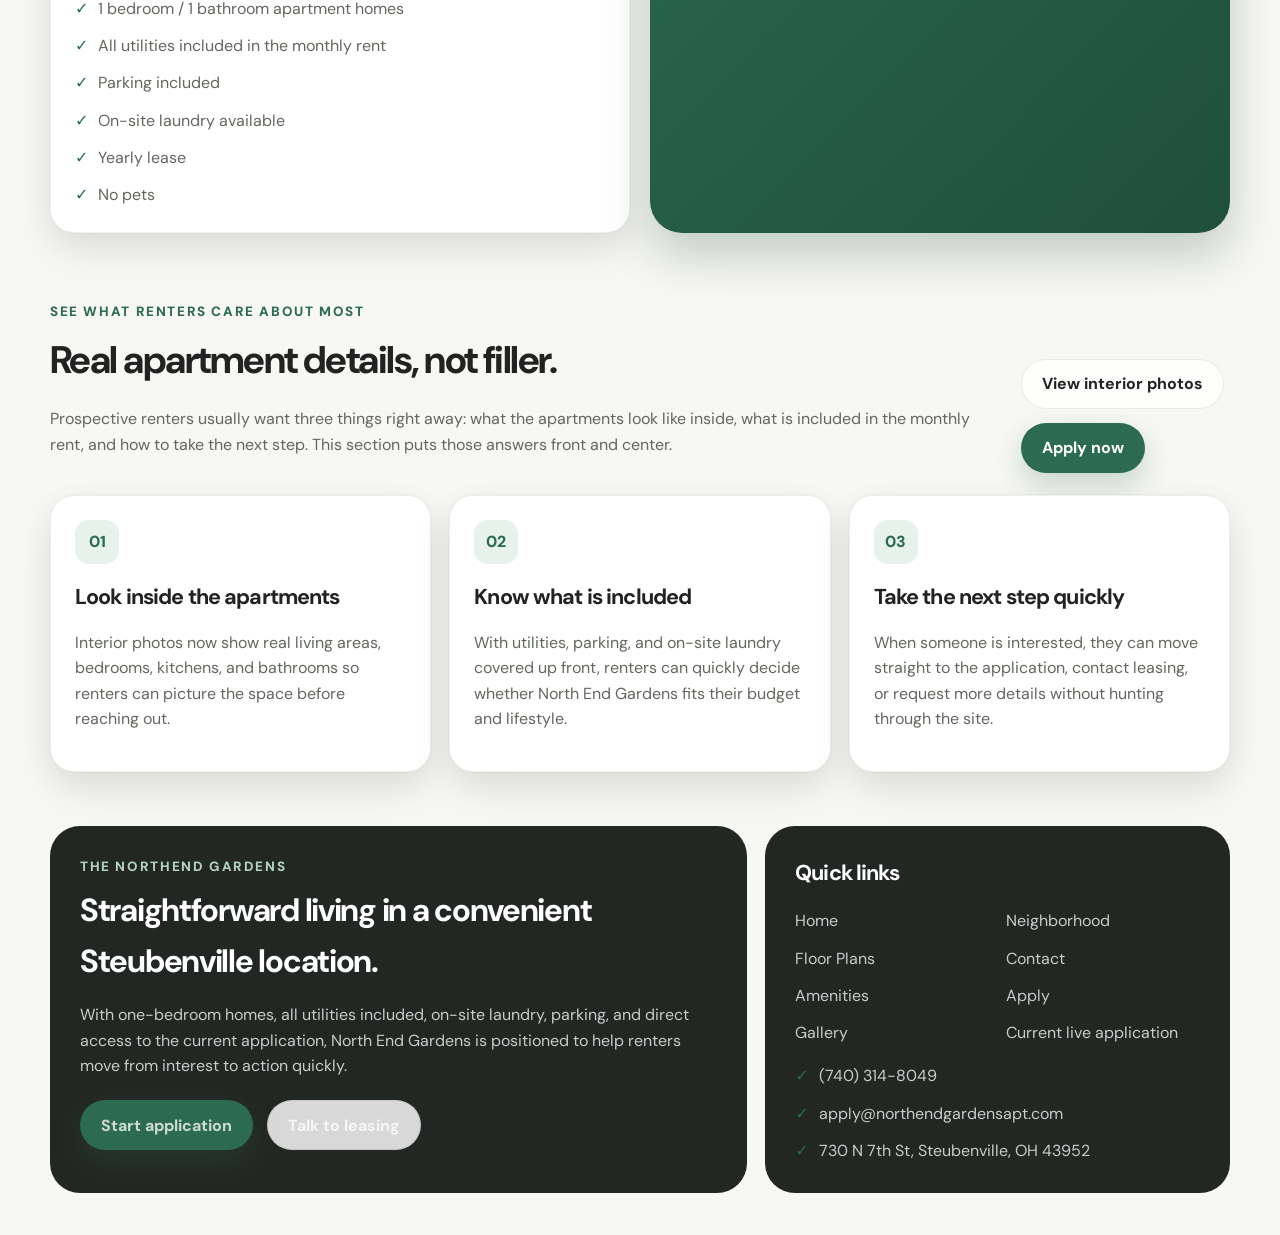
==== commit f0430361: "Remove preview wording from North End Gardens homepage" ====
--- a/northendgardens/index.html
+++ b/northendgardens/index.html
@@ -129,13 +129,11 @@
       <div class="footer-card">
         <div class="kicker" style="color:#b4d2c2;">The Northend Gardens</div>
         <h2 style="font-size:2rem;">Straightforward living in a convenient Steubenville location.</h2>
-        <p>With one-bedroom homes, all utilities included, on-site laundry, parking, and direct access to the current application, this preview is built to help renters move from interest to action quickly.</p>
+        <p>With one-bedroom homes, all utilities included, on-site laundry, parking, and direct access to the current application, North End Gardens is positioned to help renters move from interest to action quickly.</p>
         <div class="button-row" style="margin-top:22px;">
           <a class="btn btn-primary" href="apply.html">Start application</a>
           <a class="btn btn-secondary" href="contact.html">Talk to leasing</a>
         </div>
-        <hr class="sep" />
-        <p class="note" style="color:rgba(255,255,255,.7);">Preview version for review: hidden subfolder, noindex enabled.</p>
       </div>
       <div class="footer-card">
         <h3>Quick links</h3>
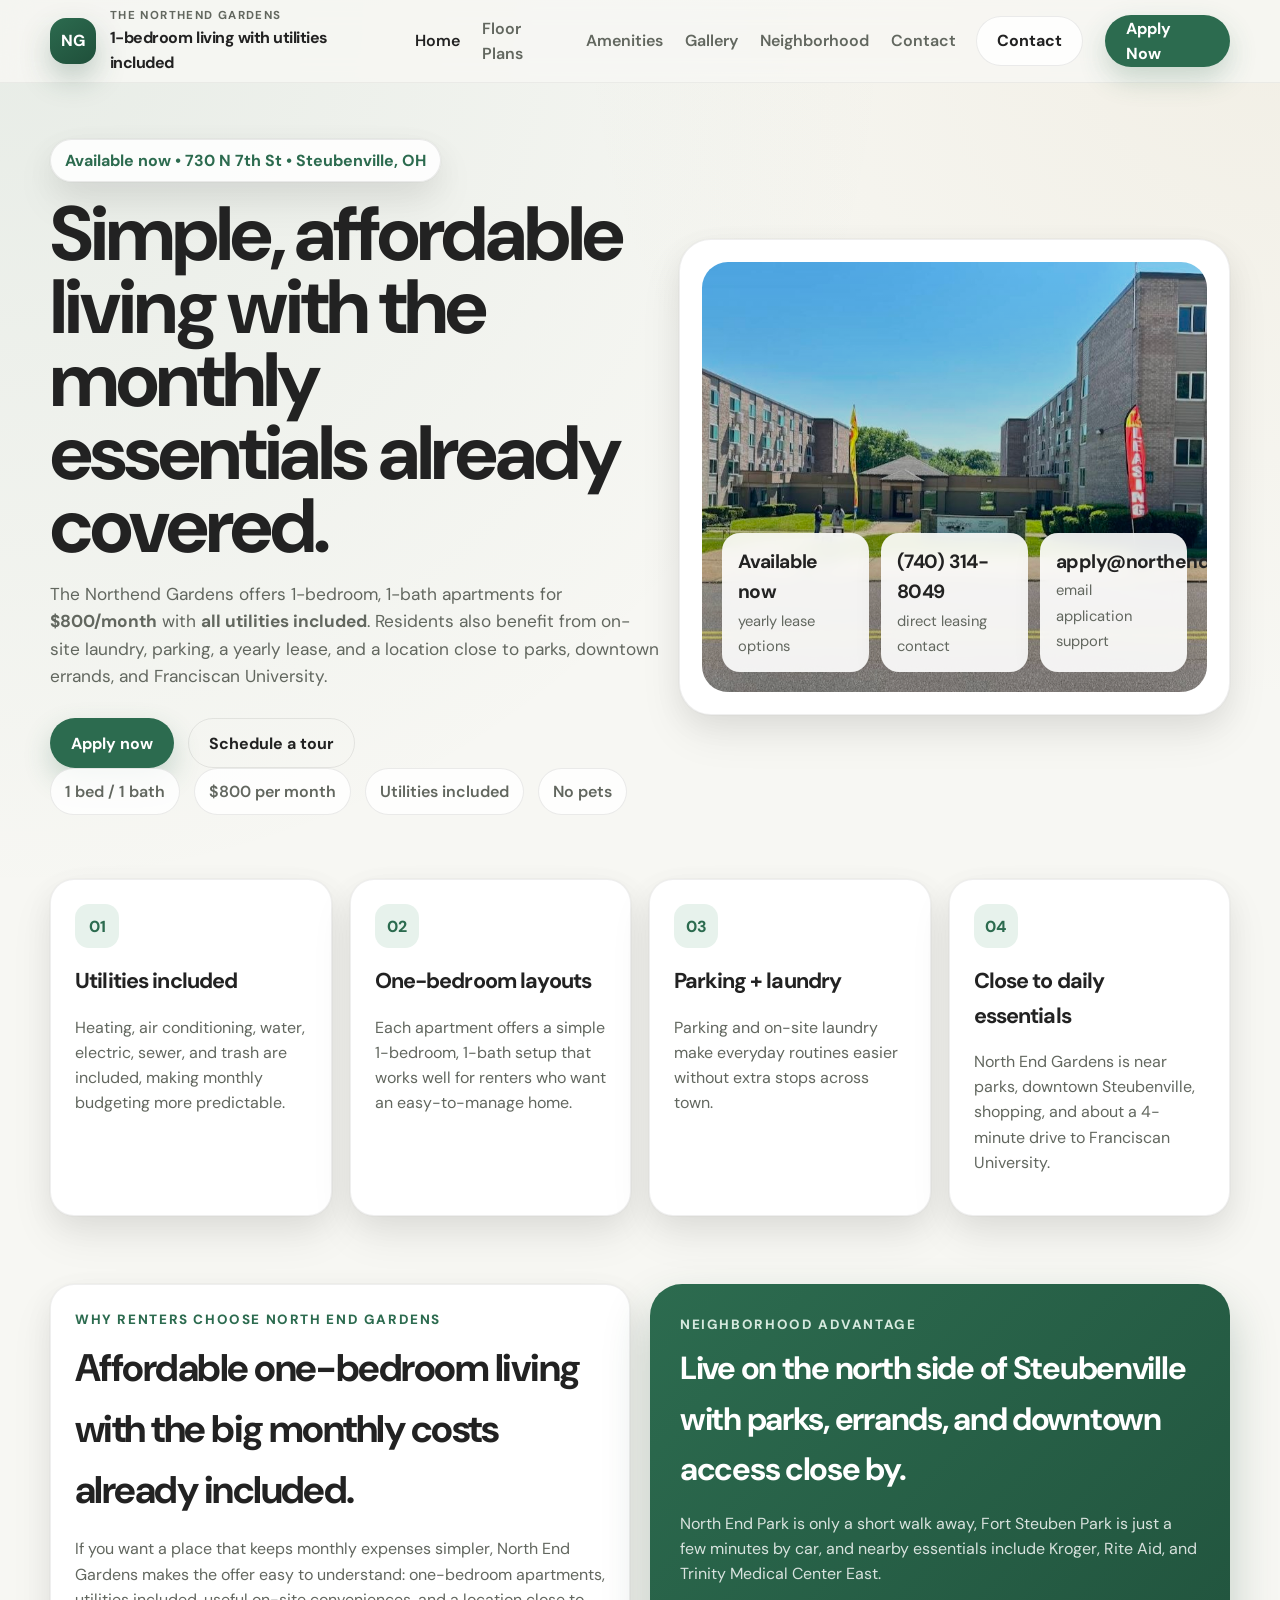
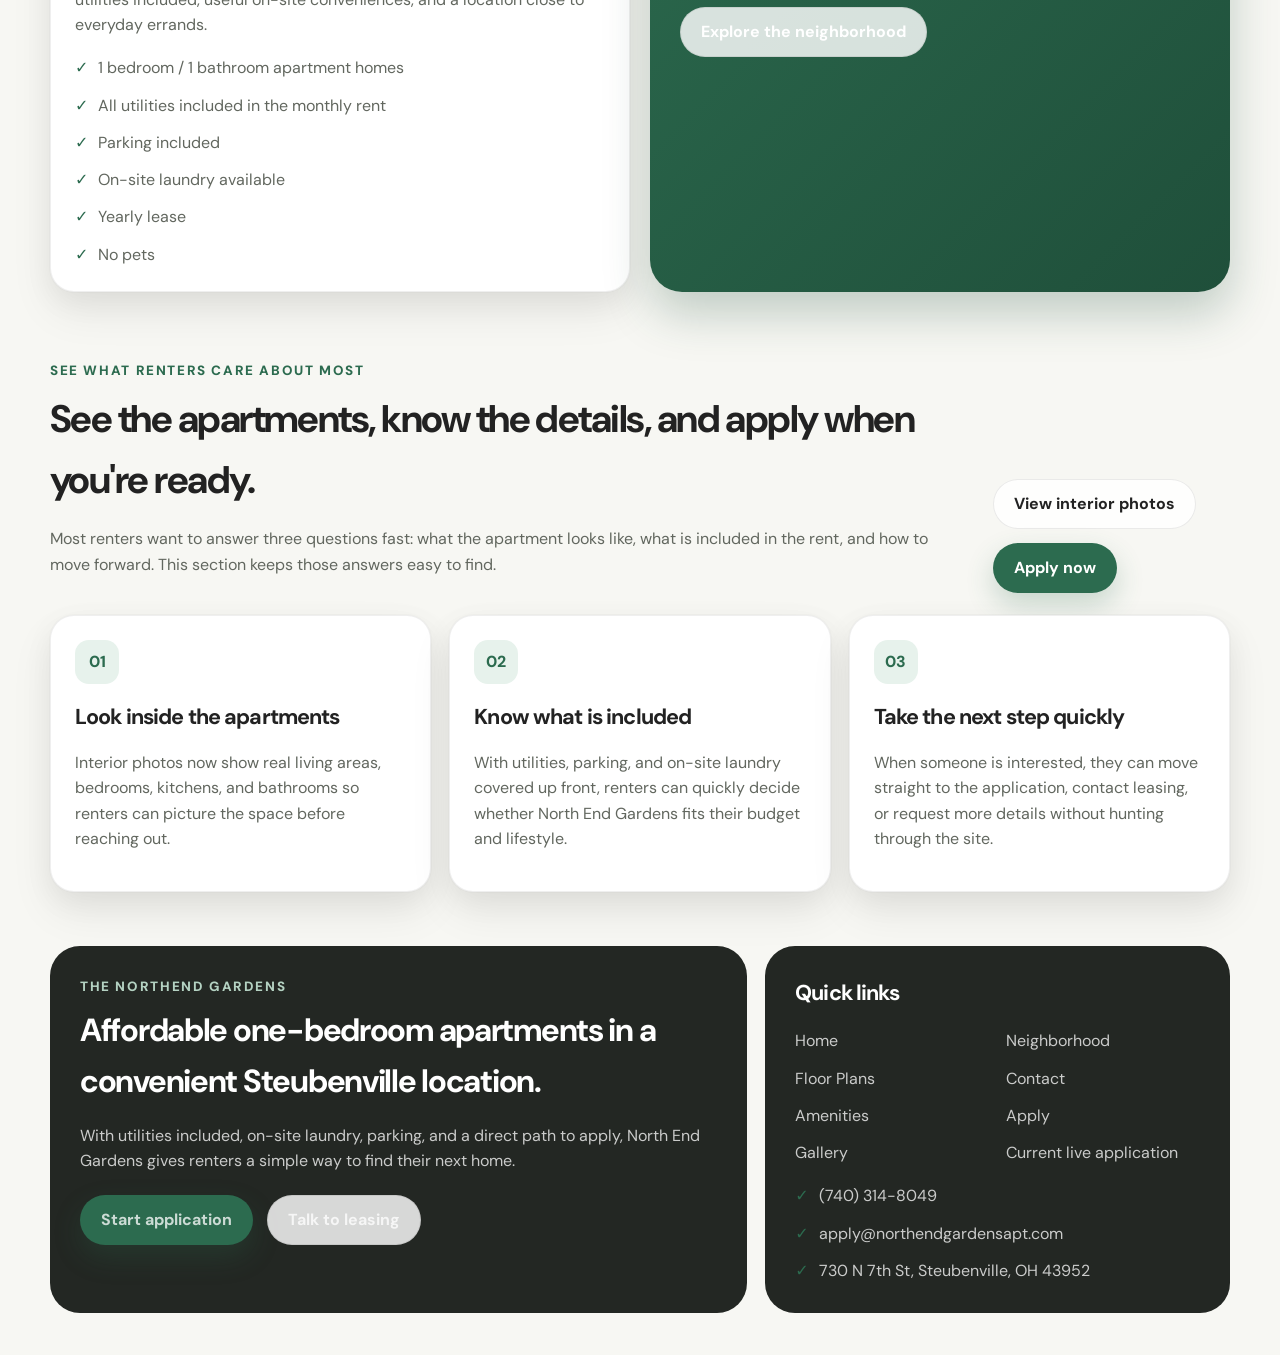
==== commit 265264ed: "Polish North End Gardens homepage copy" ====
--- a/northendgardens/index.html
+++ b/northendgardens/index.html
@@ -70,18 +70,18 @@
     <section>
       <div class="wrap stats-grid">
         <div class="card"><div class="icon-chip">01</div><h3>Utilities included</h3><p>Heating, air conditioning, water, electric, sewer, and trash are included, making monthly budgeting more predictable.</p></div>
-        <div class="card"><div class="icon-chip">02</div><h3>Comfortable essentials</h3><p>Each home is a practical 1-bedroom layout with the everyday basics many renters care about most.</p></div>
-        <div class="card"><div class="icon-chip">03</div><h3>Parking + laundry</h3><p>On-site laundry and parking add convenience without sending renters elsewhere for the basics.</p></div>
-        <div class="card"><div class="icon-chip">04</div><h3>Connected location</h3><p>Near North End Park, downtown Steubenville, local shopping, and about a 4-minute drive to Franciscan University.</p></div>
+        <div class="card"><div class="icon-chip">02</div><h3>One-bedroom layouts</h3><p>Each apartment offers a simple 1-bedroom, 1-bath setup that works well for renters who want an easy-to-manage home.</p></div>
+        <div class="card"><div class="icon-chip">03</div><h3>Parking + laundry</h3><p>Parking and on-site laundry make everyday routines easier without extra stops across town.</p></div>
+        <div class="card"><div class="icon-chip">04</div><h3>Close to daily essentials</h3><p>North End Gardens is near parks, downtown Steubenville, shopping, and about a 4-minute drive to Franciscan University.</p></div>
       </div>
     </section>
 
     <section>
       <div class="wrap two-col">
         <div class="card copy">
-          <div class="kicker">Why renters will care</div>
-          <h2>A straightforward value proposition that is easy to understand.</h2>
-          <p>For renters who want an affordable apartment without juggling separate utility bills, The Northend Gardens keeps the offer clear: one-bedroom living, predictable monthly cost, useful on-site conveniences, and a location that stays close to everyday needs.</p>
+          <div class="kicker">Why renters choose North End Gardens</div>
+          <h2>Affordable one-bedroom living with the big monthly costs already included.</h2>
+          <p>If you want a place that keeps monthly expenses simpler, North End Gardens makes the offer easy to understand: one-bedroom apartments, utilities included, useful on-site conveniences, and a location close to everyday errands.</p>
           <ul class="checklist">
             <li>1 bedroom / 1 bathroom apartment homes</li>
             <li>All utilities included in the monthly rent</li>
@@ -107,8 +107,8 @@
         <div class="section-head">
           <div>
             <div class="kicker">See what renters care about most</div>
-            <h2>Real apartment details, not filler.</h2>
-            <p>Prospective renters usually want three things right away: what the apartments look like inside, what is included in the monthly rent, and how to take the next step. This section puts those answers front and center.</p>
+            <h2>See the apartments, know the details, and apply when you're ready.</h2>
+            <p>Most renters want to answer three questions fast: what the apartment looks like, what is included in the rent, and how to move forward. This section keeps those answers easy to find.</p>
           </div>
           <div class="button-row" style="margin-top:18px;">
             <a class="btn btn-secondary" href="gallery.html">View interior photos</a>
@@ -128,8 +128,8 @@
     <div class="wrap footer-grid">
       <div class="footer-card">
         <div class="kicker" style="color:#b4d2c2;">The Northend Gardens</div>
-        <h2 style="font-size:2rem;">Straightforward living in a convenient Steubenville location.</h2>
-        <p>With one-bedroom homes, all utilities included, on-site laundry, parking, and direct access to the current application, North End Gardens is positioned to help renters move from interest to action quickly.</p>
+        <h2 style="font-size:2rem;">Affordable one-bedroom apartments in a convenient Steubenville location.</h2>
+        <p>With utilities included, on-site laundry, parking, and a direct path to apply, North End Gardens gives renters a simple way to find their next home.</p>
         <div class="button-row" style="margin-top:22px;">
           <a class="btn btn-primary" href="apply.html">Start application</a>
           <a class="btn btn-secondary" href="contact.html">Talk to leasing</a>
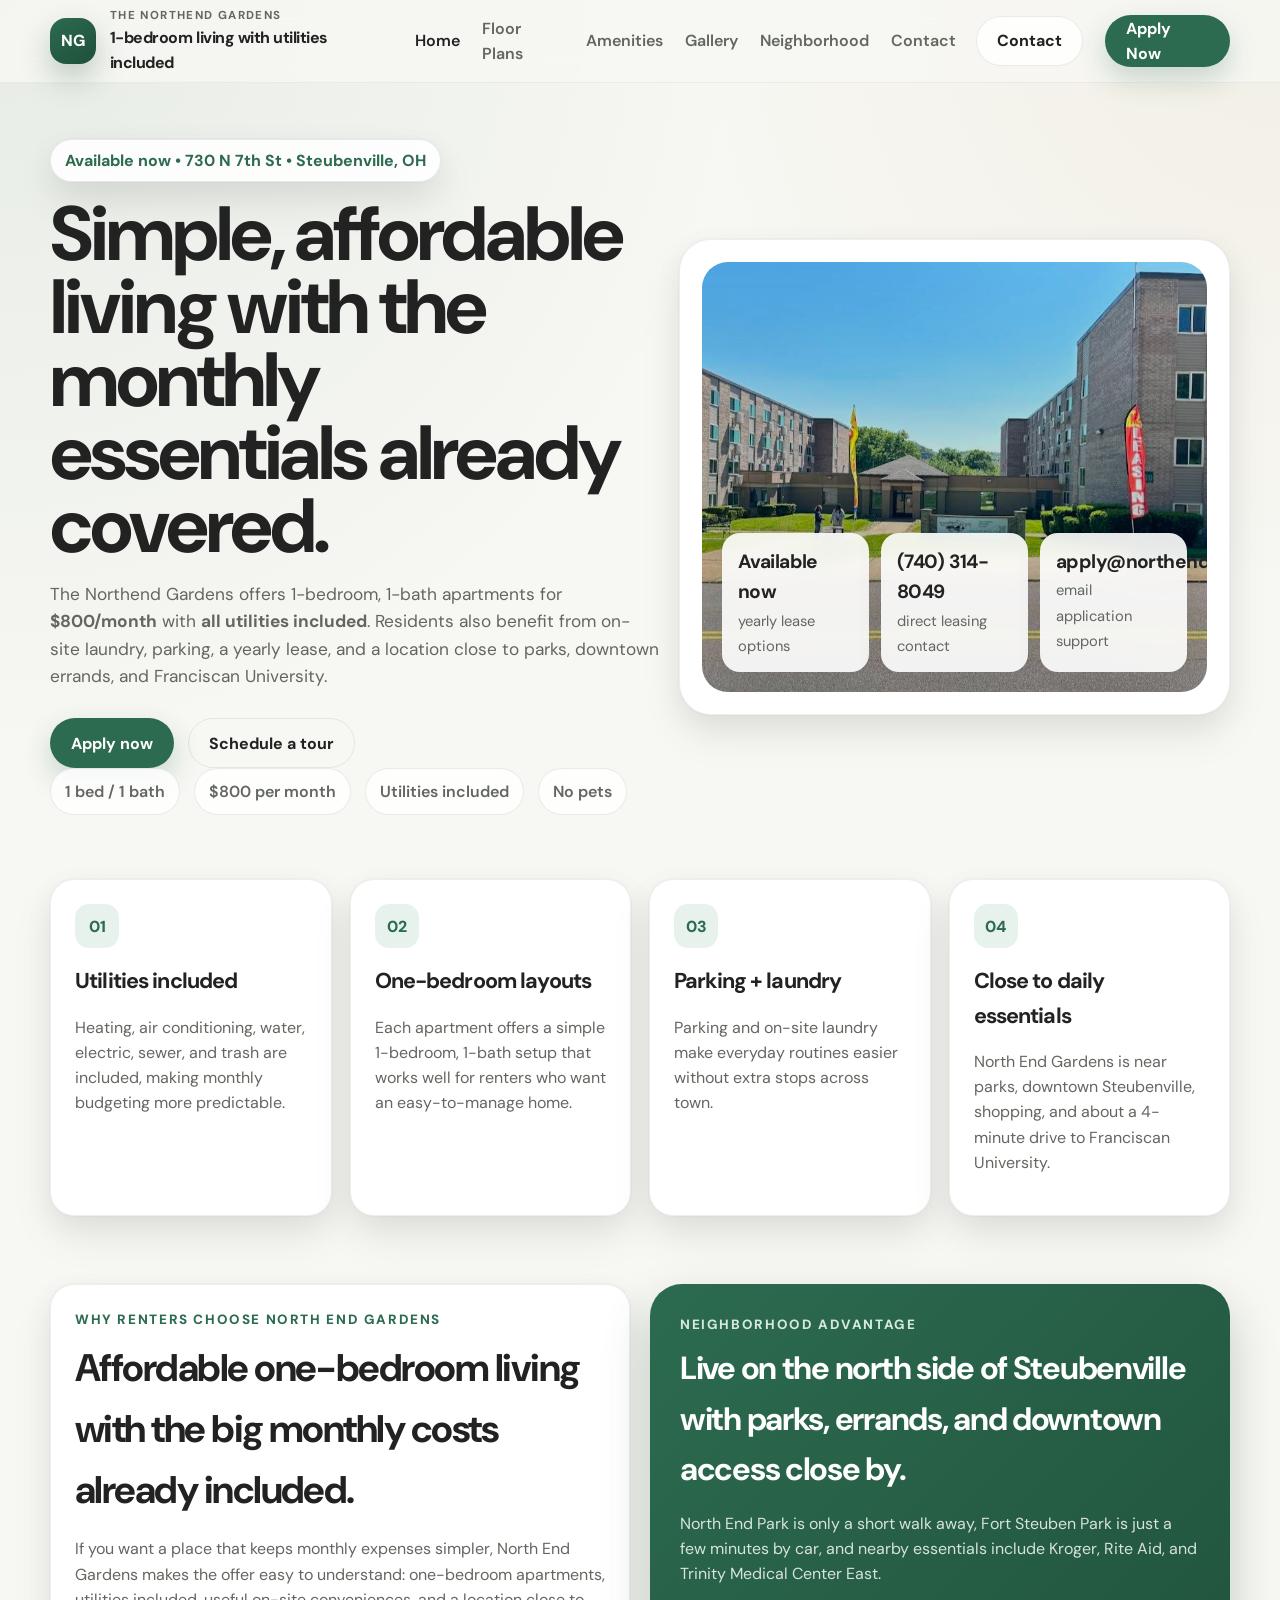
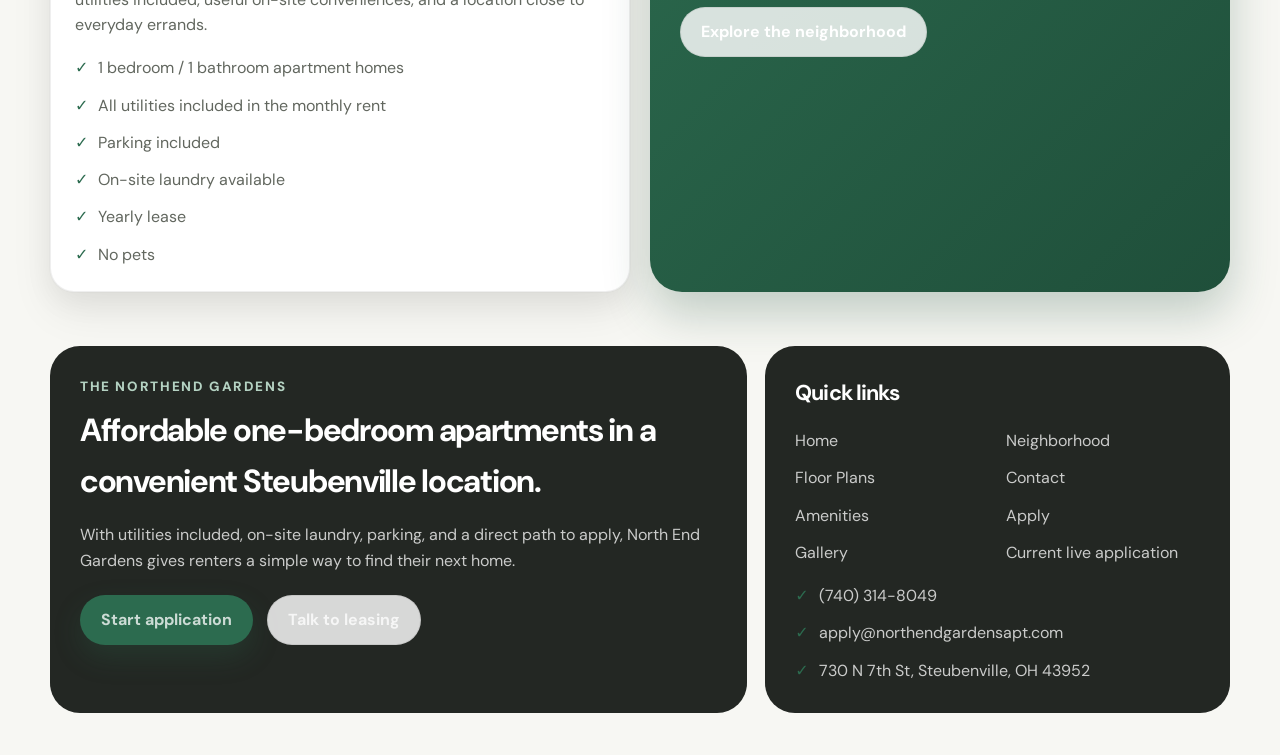
==== commit c860d350: "Remove robotic homepage section from North End Gardens" ====
--- a/northendgardens/index.html
+++ b/northendgardens/index.html
@@ -102,26 +102,6 @@
       </div>
     </section>
 
-    <section>
-      <div class="wrap">
-        <div class="section-head">
-          <div>
-            <div class="kicker">See what renters care about most</div>
-            <h2>See the apartments, know the details, and apply when you're ready.</h2>
-            <p>Most renters want to answer three questions fast: what the apartment looks like, what is included in the rent, and how to move forward. This section keeps those answers easy to find.</p>
-          </div>
-          <div class="button-row" style="margin-top:18px;">
-            <a class="btn btn-secondary" href="gallery.html">View interior photos</a>
-            <a class="btn btn-primary" href="apply.html">Apply now</a>
-          </div>
-        </div>
-        <div class="overview-grid">
-          <div class="card"><div class="icon-chip">01</div><h3>Look inside the apartments</h3><p>Interior photos now show real living areas, bedrooms, kitchens, and bathrooms so renters can picture the space before reaching out.</p></div>
-          <div class="card"><div class="icon-chip">02</div><h3>Know what is included</h3><p>With utilities, parking, and on-site laundry covered up front, renters can quickly decide whether North End Gardens fits their budget and lifestyle.</p></div>
-          <div class="card"><div class="icon-chip">03</div><h3>Take the next step quickly</h3><p>When someone is interested, they can move straight to the application, contact leasing, or request more details without hunting through the site.</p></div>
-        </div>
-      </div>
-    </section>
   </main>
 
   <footer class="footer">
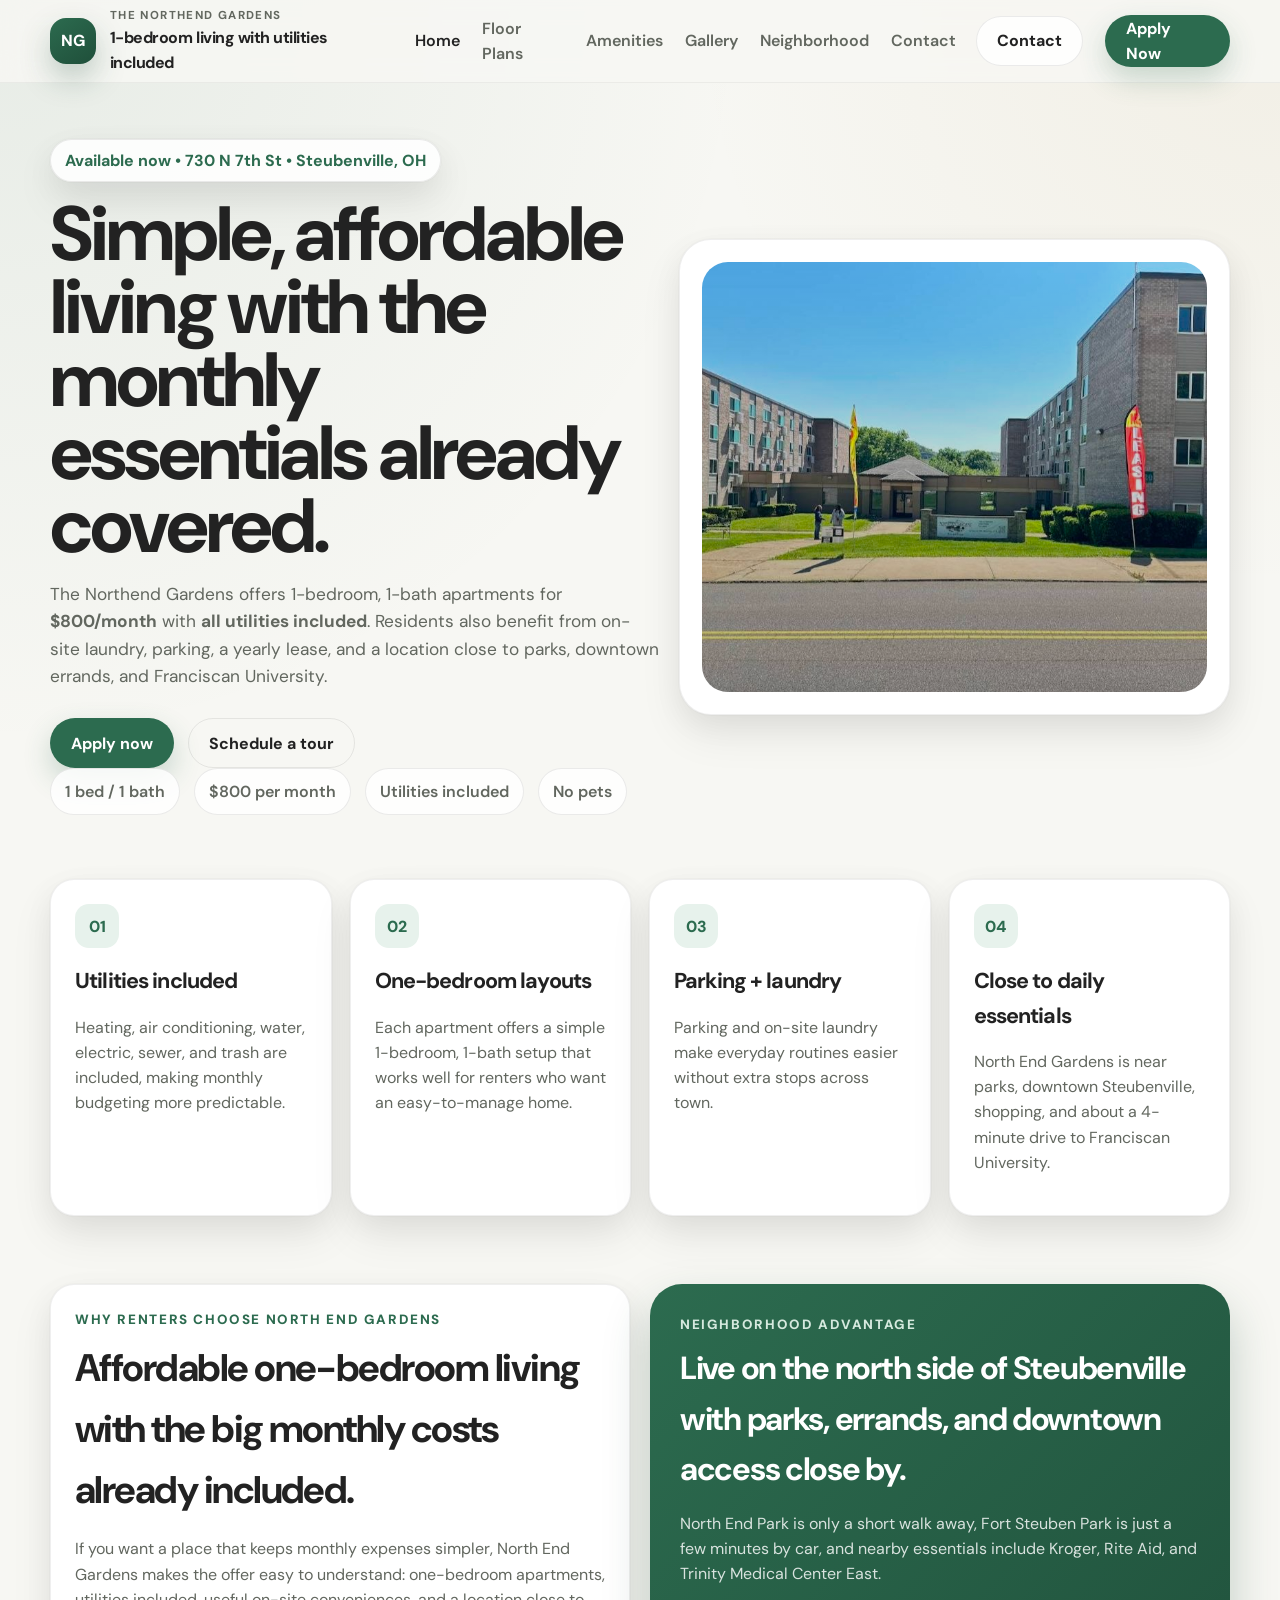
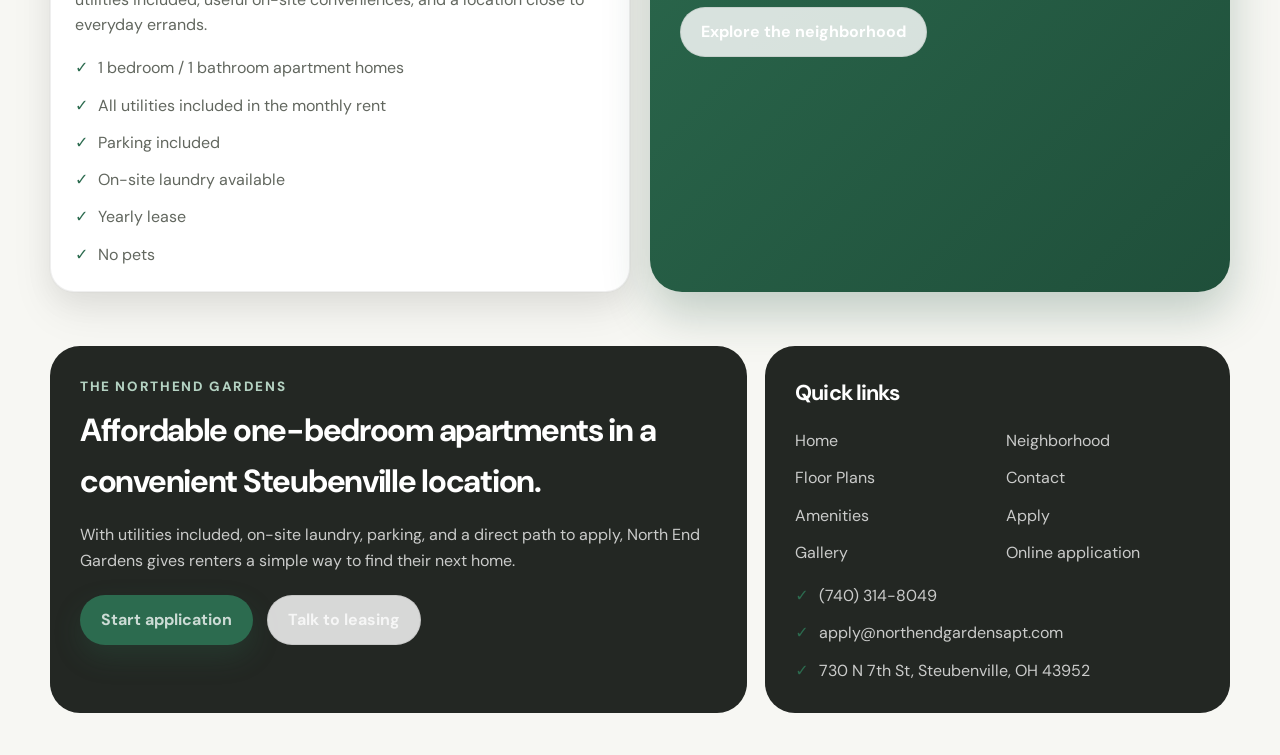
==== commit 3f915fe7: "Polish North End Gardens renter-facing copy" ====
--- a/northendgardens/index.html
+++ b/northendgardens/index.html
@@ -3,7 +3,7 @@
 <head>
   <meta charset="UTF-8" />
   <meta name="viewport" content="width=device-width, initial-scale=1.0" />
-  <meta name="robots" content="noindex,nofollow,noarchive" />
+
   <title>The Northend Gardens | 1-bedroom apartments in Steubenville</title>
   <meta name="description" content="The Northend Gardens offers 1-bedroom, 1-bath apartments for $800/month with utilities included, parking, on-site laundry, and direct application access in Steubenville, Ohio." />
   <link rel="preconnect" href="https://fonts.googleapis.com">
@@ -56,13 +56,7 @@
           </div>
         </div>
         <div class="hero-visual">
-          <div class="hero-photo">
-            <div class="hero-badge">
-              <div class="hero-stat"><strong>Available now</strong><span>yearly lease options</span></div>
-              <div class="hero-stat"><strong>(740) 314-8049</strong><span>direct leasing contact</span></div>
-              <div class="hero-stat"><strong>apply@northendgardensapt.com</strong><span>email application support</span></div>
-            </div>
-          </div>
+          <div class="hero-photo"></div>
         </div>
       </div>
     </section>
@@ -128,7 +122,7 @@
             <li><a href="neighborhood.html">Neighborhood</a></li>
             <li><a href="contact.html">Contact</a></li>
             <li><a href="apply.html">Apply</a></li>
-            <li><a href="https://northendgardensapt.com/application">Current live application</a></li>
+            <li><a href="https://northendgardensapt.com/application">Online application</a></li>
           </ul>
         </div>
         <ul class="contact-list">
